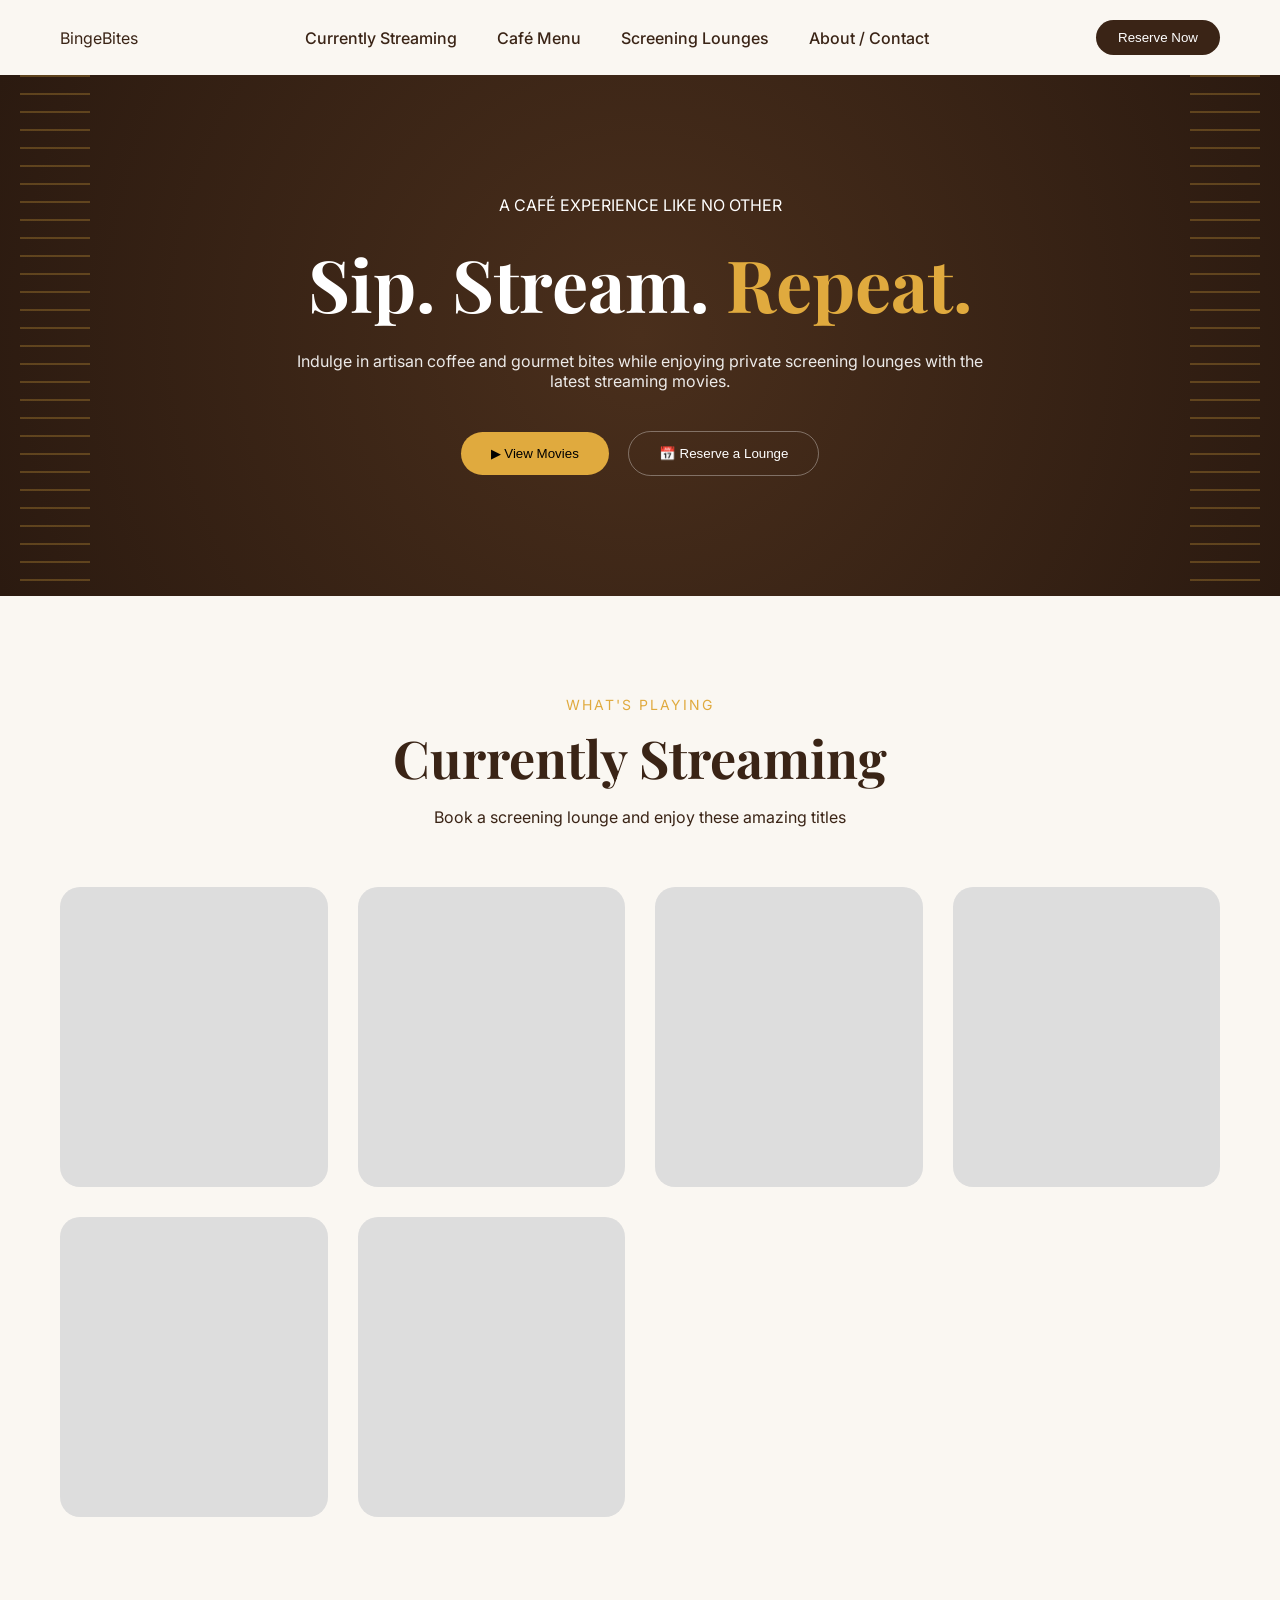
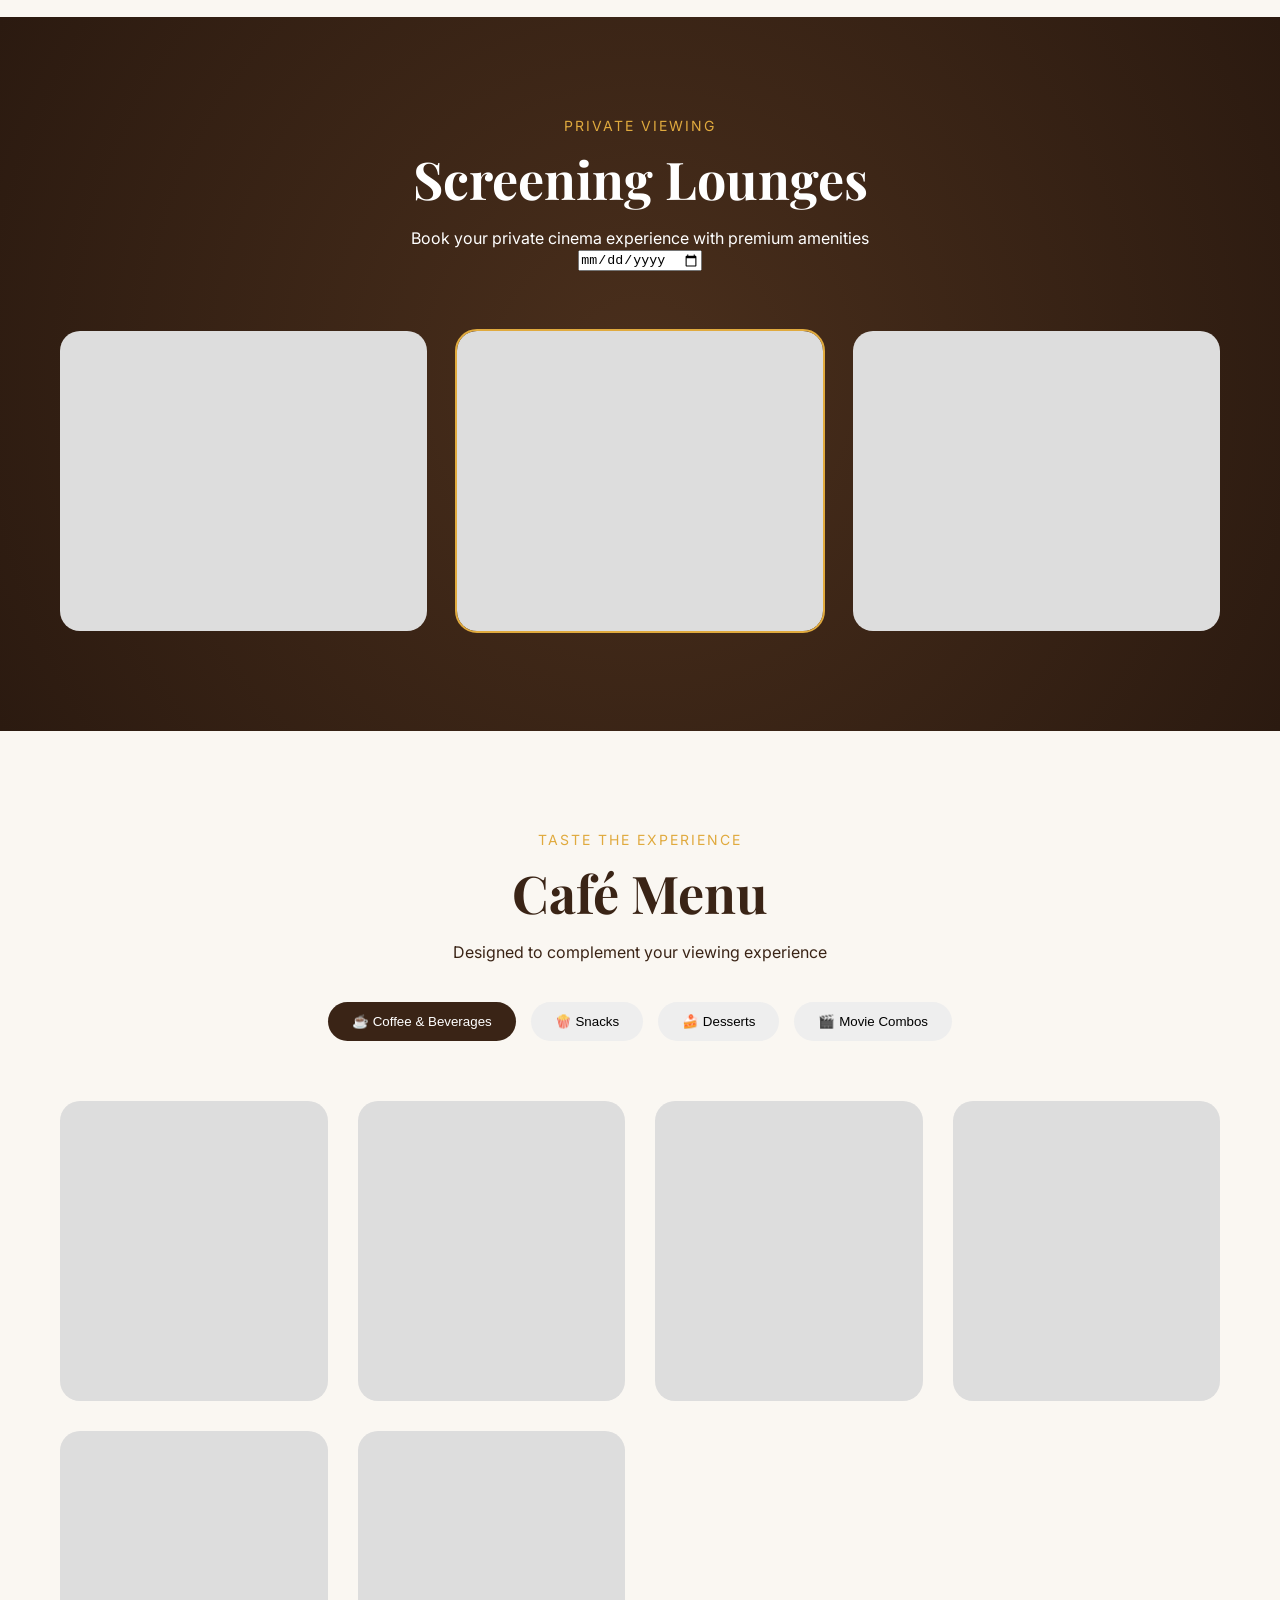
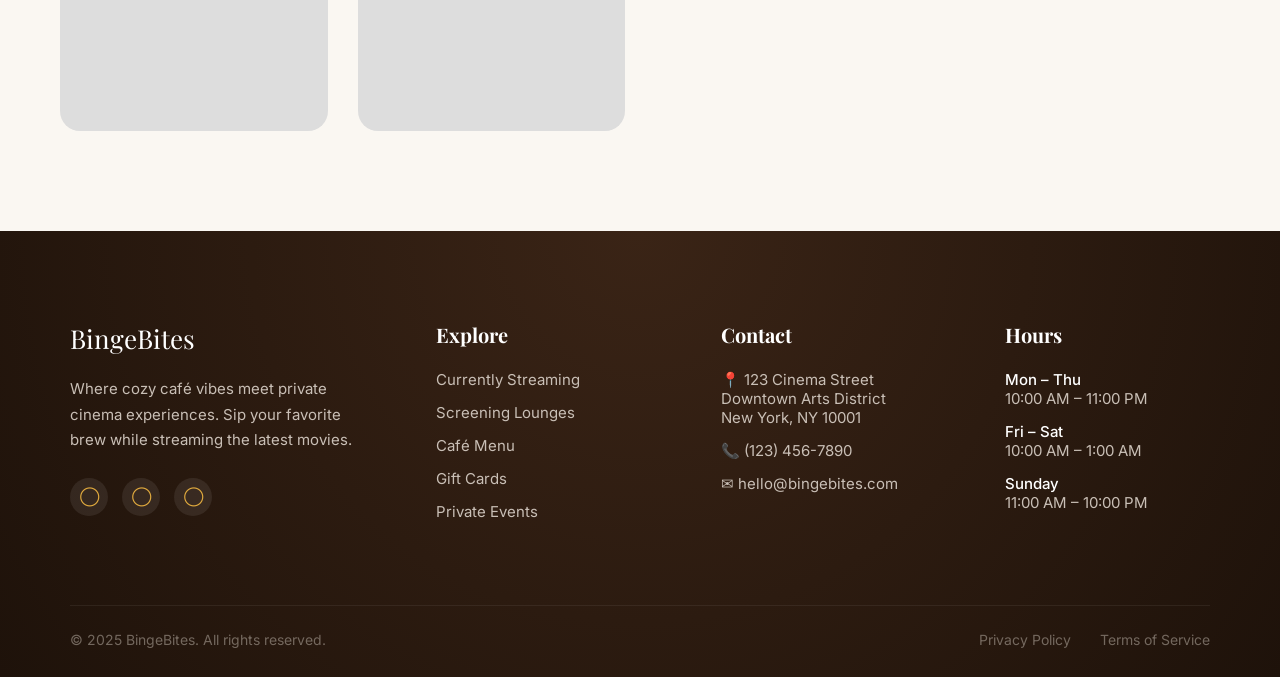
==== index.html @ 48f59f23 "Initial commit" ====
<!DOCTYPE html>
<html lang="en">
<head>
  <meta charset="UTF-8" />
  <meta name="viewport" content="width=device-width, initial-scale=1.0"/>
  <title>BingeBites</title>
  <link rel="stylesheet" href="styleproj.css">
</head>
<body>

<!-- NAVBAR -->
<header class="navbar">
  <div class="logo">BingeBites</div>
  <nav>
    <a href="#streaming">Currently Streaming</a>
    <a href="#menu">Café Menu</a>
    <a href="#lounges">Screening Lounges</a>
    <a href="#contact">About / Contact</a>
  </nav>
  <button class="btn-primary">Reserve Now</button>
</header>

<!-- HERO -->
<section class="hero">
  <p class="hero-tag">A CAFÉ EXPERIENCE LIKE NO OTHER</p>
  <h1>
    <span>Sip. Stream.</span>
    <span class="gold">Repeat.</span>
  </h1>
  <p class="hero-desc">
    Indulge in artisan coffee and gourmet bites while enjoying private
    screening lounges with the latest streaming movies.
  </p>

  <div class="hero-actions">
    <button class="btn-gold">▶ View Movies</button>
    <button class="btn-outline">📅 Reserve a Lounge</button>
  </div>
</section>

<!-- CURRENTLY STREAMING -->
<section id="streaming" class="section light">
  <p class="section-tag">WHAT'S PLAYING</p>
  <h2>Currently Streaming</h2>
  <p class="section-desc">
    Book a screening lounge and enjoy these amazing titles
  </p>

  <div class="card-grid">
    <div class="movie-card"></div>
    <div class="movie-card"></div>
    <div class="movie-card"></div>
    <div class="movie-card"></div>
    <div class="movie-card"></div>
    <div class="movie-card"></div>
  </div>
</section>

<!-- SCREENING LOUNGES -->
<section id="lounges" class="section dark">
  <p class="section-tag">PRIVATE VIEWING</p>
  <h2>Screening Lounges</h2>
  <p class="section-desc">
    Book your private cinema experience with premium amenities
  </p>

  <input type="date" class="date-picker"/>

  <div class="lounge-grid">
    <div class="lounge-card"></div>
    <div class="lounge-card featured"></div>
    <div class="lounge-card"></div>
  </div>
</section>

<!-- CAFÉ MENU -->
<section id="menu" class="section light">
  <p class="section-tag">TASTE THE EXPERIENCE</p>
  <h2>Café Menu</h2>
  <p class="section-desc">
    Designed to complement your viewing experience
  </p>

  <div class="tabs">
    <button class="tab active" data-tab="coffee">☕ Coffee & Beverages</button>
    <button class="tab" data-tab="snacks">🍿 Snacks</button>
    <button class="tab" data-tab="desserts">🍰 Desserts</button>
    <button class="tab" data-tab="combos">🎬 Movie Combos</button>
  </div>

  <div class="menu-grid active" id="coffee">
    <div class="menu-card"></div>
    <div class="menu-card"></div>
    <div class="menu-card"></div>
    <div class="menu-card"></div>
    <div class="menu-card"></div>
    <div class="menu-card"></div>
  </div>
</section>

<footer class="footer">
  <div class="footer-container">

    <!-- Brand -->
    <div class="footer-brand">
      <div class="footer-logo">BingeBites</div>
      <p>
        Where cozy café vibes meet private cinema experiences.
        Sip your favorite brew while streaming the latest movies.
      </p>

      <div class="footer-socials">
        <span>◯</span>
        <span>◯</span>
        <span>◯</span>
      </div>
    </div>

    <!-- Explore -->
    <div class="footer-col">
      <h4>Explore</h4>
      <a>Currently Streaming</a>
      <a>Screening Lounges</a>
      <a>Café Menu</a>
      <a>Gift Cards</a>
      <a>Private Events</a>
    </div>

    <!-- Contact -->
    <div class="footer-col">
      <h4>Contact</h4>
      <p>📍 123 Cinema Street<br>Downtown Arts District<br>New York, NY 10001</p>
      <p>📞 (123) 456-7890</p>
      <p>✉ hello@bingebites.com</p>
    </div>

    <!-- Hours -->
    <div class="footer-col">
      <h4>Hours</h4>
      <p><strong>Mon – Thu</strong><br>10:00 AM – 11:00 PM</p>
      <p><strong>Fri – Sat</strong><br>10:00 AM – 1:00 AM</p>
      <p><strong>Sunday</strong><br>11:00 AM – 10:00 PM</p>
    </div>

  </div>

  <div class="footer-bottom">
    <span>© 2025 BingeBites. All rights reserved.</span>
    <div>
      <a>Privacy Policy</a>
      <a>Terms of Service</a>
    </div>
  </div>
</footer>

<script src="script.js"></script>
</body>
</html>
---- styleproj.css ----
@import url('https://fonts.googleapis.com/css2?family=Playfair+Display:wght@400;600;700&family=Inter:wght@400;500&display=swap');

:root {
  --dark: #2b1a10;
  --cream: #faf7f2;
  --gold: #e0aa3e;
  --brown: #3a2416;
}

* {
  margin: 0;
  padding: 0;
  box-sizing: border-box;
}

body {
  font-family: 'Inter', sans-serif;
  background: var(--cream);
  color: var(--brown);
}

/* NAVBAR */
.navbar {
  display: flex;
  align-items: center;
  justify-content: space-between;
  padding: 20px 60px;
  background: var(--cream);
}

.navbar nav a {
  margin: 0 18px;
  text-decoration: none;
  color: var(--brown);
  font-weight: 500;
}

.btn-primary {
  background: var(--brown);
  color: white;
  padding: 10px 22px;
  border-radius: 30px;
  border: none;
}

/* HERO */
.hero {
  background: radial-gradient(circle at center, #4a2f1c, var(--dark));
  color: white;
  text-align: center;
  padding: 120px 20px;
  position: relative;   /* ADD THIS if not already present */
  overflow: hidden; 
}
/* Decorative corner stripes */
.hero::before,
.hero::after {
  content: "";
  position: absolute;
  top: 0;
  bottom: 0;
  width: 70px;
  background: repeating-linear-gradient(
    to bottom,
    rgba(224,170,62,0.28),
    rgba(224,170,62,0.28) 2px,
    transparent 2px,
    transparent 18px
  );
  pointer-events: none;
}

.hero::before {
  left: 20px;
}

.hero::after {
  right: 20px;
}


.hero h1 {
  font-family: 'Playfair Display', serif;
  font-size: 72px;
  margin: 20px 0;
}

.gold {
  color: var(--gold);
}

.hero-desc {
  max-width: 700px;
  margin: auto;
  opacity: 0.9;
}

.hero-actions {
  margin-top: 40px;
}

.btn-gold {
  background: var(--gold);
  border: none;
  padding: 14px 30px;
  border-radius: 40px;
  margin-right: 15px;
}

.btn-outline {
  background: transparent;
  color: white;
  border: 1px solid #ffffff55;
  padding: 14px 30px;
  border-radius: 40px;
}

/* SECTIONS */
.section {
  padding: 100px 60px;
  text-align: center;
}

.section.light {
  background: var(--cream);
}

.section.dark {
  background: radial-gradient(circle, #4a2f1c, var(--dark));
  color: white;
}

.section h2 {
  font-family: 'Playfair Display', serif;
  font-size: 52px;
  margin-bottom: 15px;
}

.section-tag {
  color: var(--gold);
  letter-spacing: 2px;
  font-size: 14px;
  margin-bottom: 10px;
}

/* GRIDS */
.card-grid,
.lounge-grid,
.menu-grid {
  display: grid;
  grid-template-columns: repeat(auto-fit, minmax(260px, 1fr));
  gap: 30px;
  margin-top: 60px;
}

.movie-card,
.lounge-card,
.menu-card {
  height: 300px;
  background: #ddd;
  border-radius: 20px;
}

.lounge-card.featured {
  outline: 2px solid var(--gold);
}

/* TABS */
.tabs {
  display: flex;
  justify-content: center;
  gap: 15px;
  margin-top: 40px;
}

.tab {
  padding: 12px 24px;
  border-radius: 30px;
  border: none;
  background: #eee;
}

.tab.active {
  background: var(--brown);
  color: white;
}

/* FOOTER */
footer {
  background: var(--dark);
  color: #ddd;
  padding: 80px 60px 30px;
}

.footer-grid {
  display: grid;
  grid-template-columns: repeat(auto-fit, minmax(200px, 1fr));
  gap: 50px;
}

.footer-grid h4 {
  color: white;
  margin-bottom: 15px;
}

.footer-grid a {
  display: block;
  margin-bottom: 8px;
}

.footer-bottom {
  text-align: center;
  margin-top: 50px;
  opacity: 0.6;
}
/* ---------- Button Hover Micro Interaction ---------- */

.btn-primary,
.btn-gold,
.btn-outline {
  transition: transform 0.18s ease, box-shadow 0.18s ease;
}

/* Slight lift on hover */
.btn-primary:hover,
.btn-gold:hover,
.btn-outline:hover {
  transform: translateY(-2px);
  box-shadow: 0 8px 20px rgba(0, 0, 0, 0.25);
}

/* Optional: tiny press effect */
.btn-primary:active,
.btn-gold:active,
.btn-outline:active {
  transform: translateY(0);
  box-shadow: 0 4px 10px rgba(0, 0, 0, 0.2);
}
/* ---------- Café Menu Tabs Hover Lift ---------- */

.tab {
  transition: transform 0.16s ease, box-shadow 0.16s ease;
}

/* Very subtle lift */
.tab:hover {
  transform: translateY(-1.5px);
  box-shadow: 0 6px 14px rgba(0, 0, 0, 0.18);
}

/* Press effect */
.tab:active {
  transform: translateY(0);
  box-shadow: 0 3px 8px rgba(0, 0, 0, 0.15);
}
/* ================= FOOTER (PIXEL-ALIGNED TO DESIGN) ================= */

.footer {
  background: radial-gradient(circle at top, #3a2416, #1e120a);
  color: #d1c6bb;
  padding: 90px 70px 30px;
  font-family: 'Inter', sans-serif;
}

.footer-container {
  display: grid;
  grid-template-columns: 1.4fr 1fr 1fr 1fr;
  gap: 80px;
  max-width: 1400px;
  margin: auto;
}

/* Brand */
.footer-logo {
  font-family: 'Playfair Display', serif;
  font-size: 26px;
  color: #ffffff;
  margin-bottom: 20px;
}

.footer-brand p {
  font-size: 15px;
  line-height: 1.7;
  color: #c9bfb6;
  max-width: 300px;
}

/* Social placeholders */
.footer-socials {
  display: flex;
  gap: 14px;
  margin-top: 25px;
}

.footer-socials span {
  width: 38px;
  height: 38px;
  border-radius: 50%;
  background: rgba(255,255,255,0.08);
  display: flex;
  align-items: center;
  justify-content: center;
  color: var(--gold);
  font-size: 14px;
}

/* Columns */
.footer-col h4 {
  font-family: 'Playfair Display', serif;
  font-size: 20px;
  color: #ffffff;
  margin-bottom: 22px;
}

.footer-col a,
.footer-col p {
  display: block;
  font-size: 15px;
  margin-bottom: 14px;
  color: #c9bfb6;
  text-decoration: none;
}

.footer-col strong {
  color: #ffffff;
  font-weight: 500;
}

/* Bottom bar */
.footer-bottom {
  margin-top: 70px;
  padding-top: 25px;
  border-top: 1px solid rgba(255,255,255,0.1);
  display: flex;
  justify-content: space-between;
  align-items: center;
  font-size: 14px;
  color: #a99f95;
}

.footer-bottom a {
  margin-left: 25px;
  color: #a99f95;
  text-decoration: none;
}

/* Responsive */
@media (max-width: 1100px) {
  .footer-container {
    grid-template-columns: 1fr 1fr;
    gap: 50px;
  }
}

@media (max-width: 600px) {
  .footer-container {
    grid-template-columns: 1fr;
  }

  .footer-bottom {
    flex-direction: column;
    gap: 15px;
    text-align: center;
  }
}
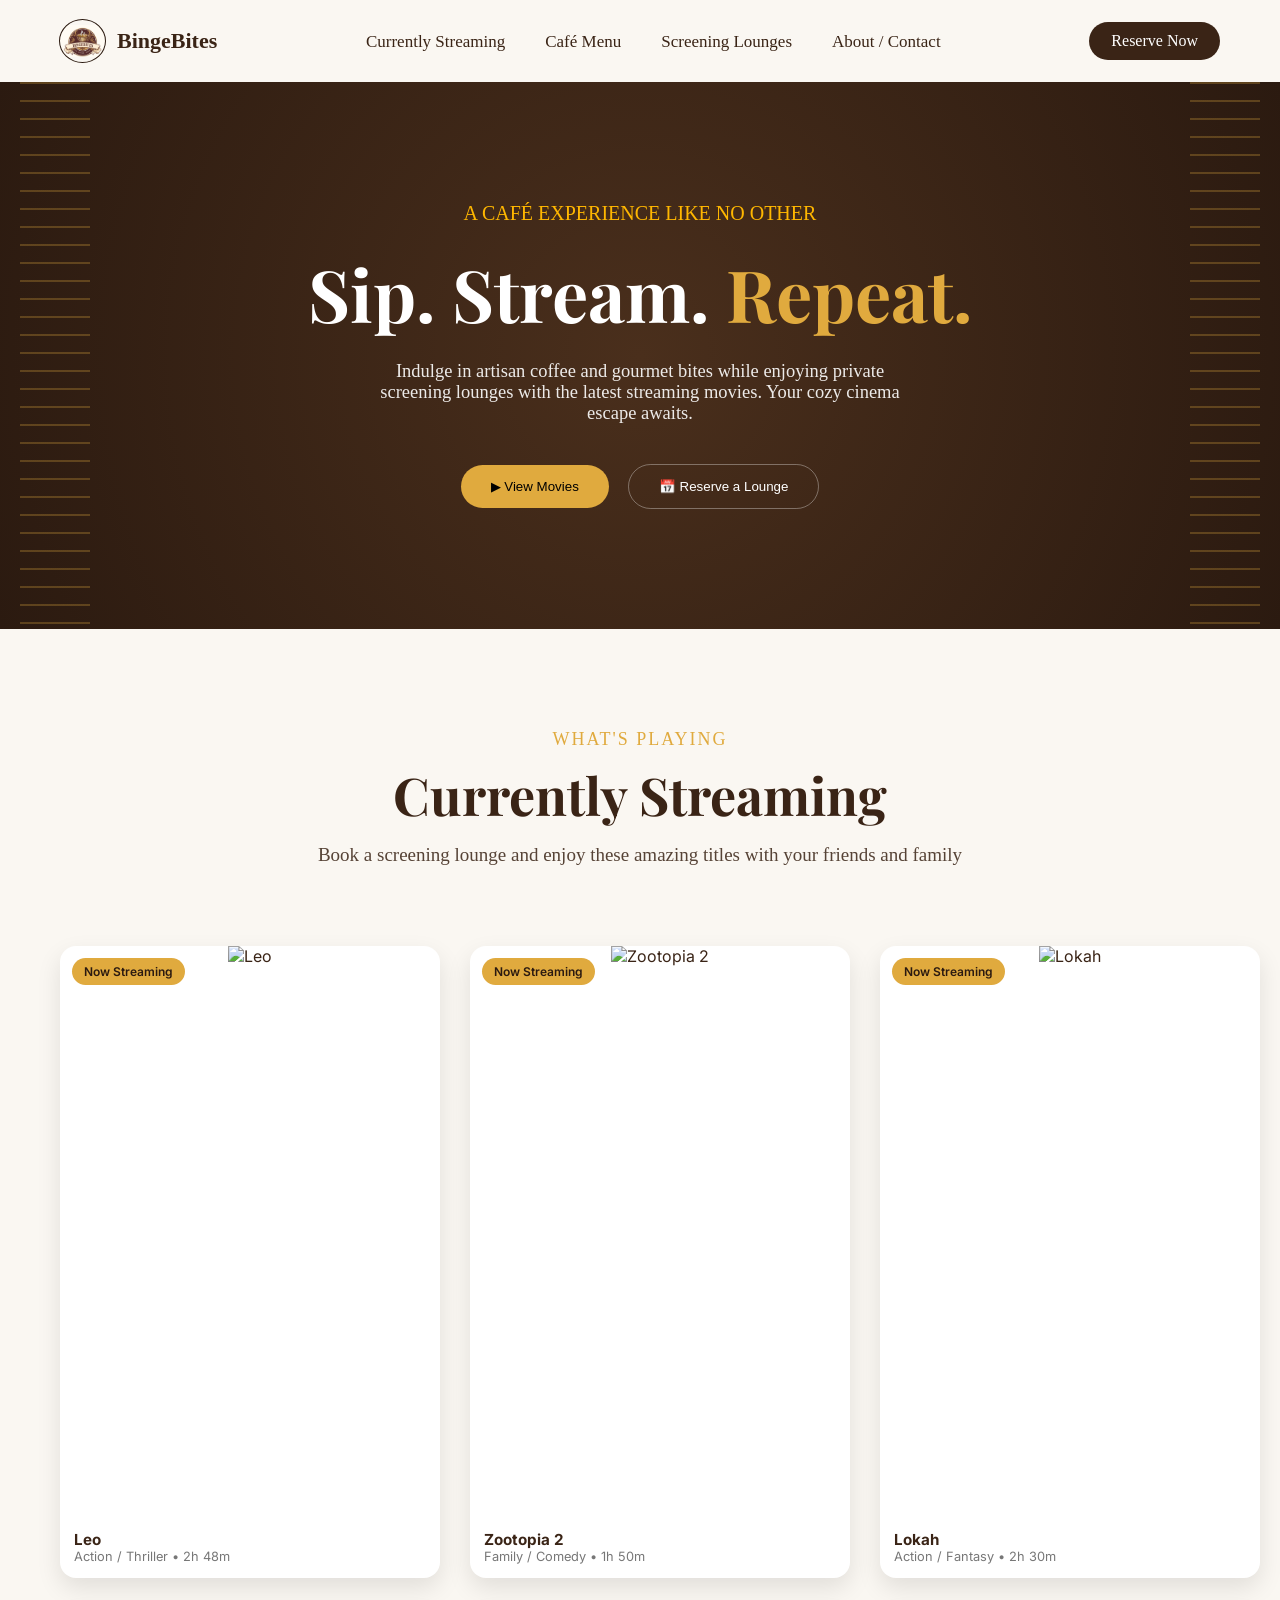
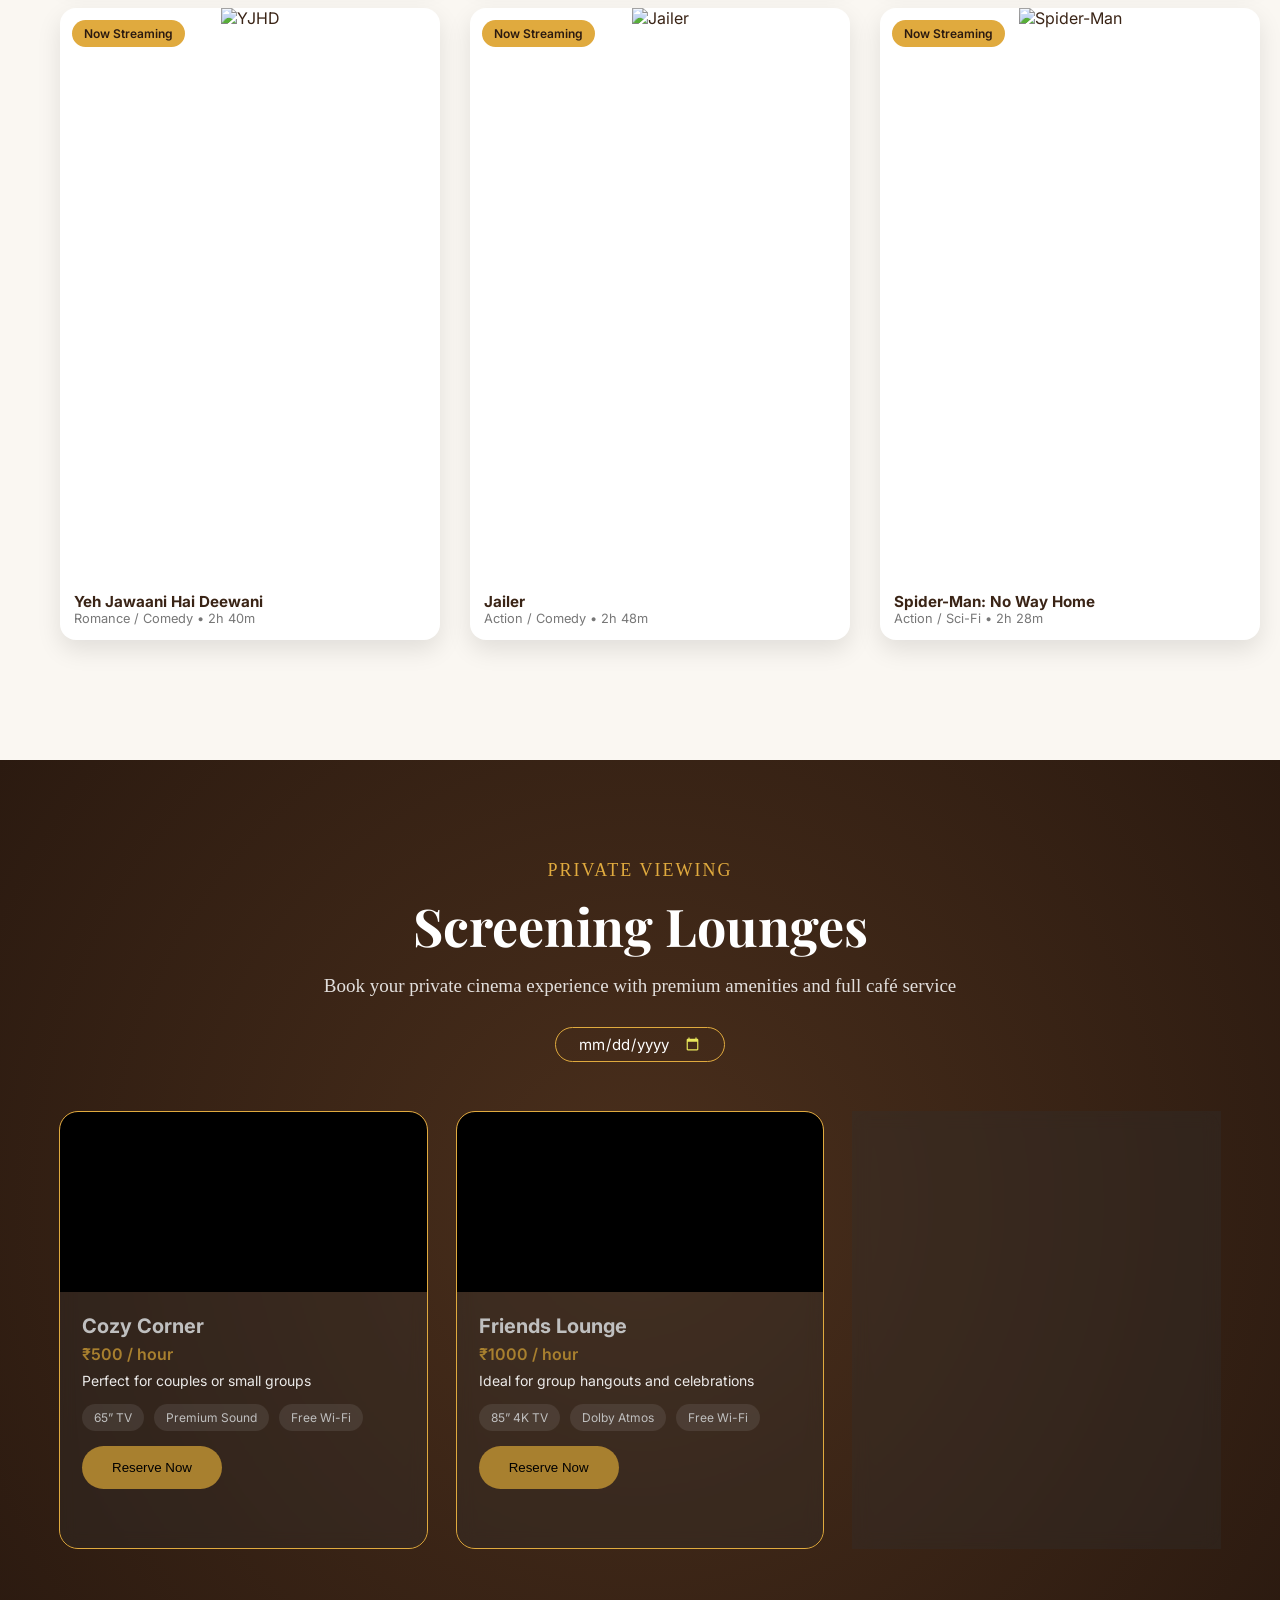
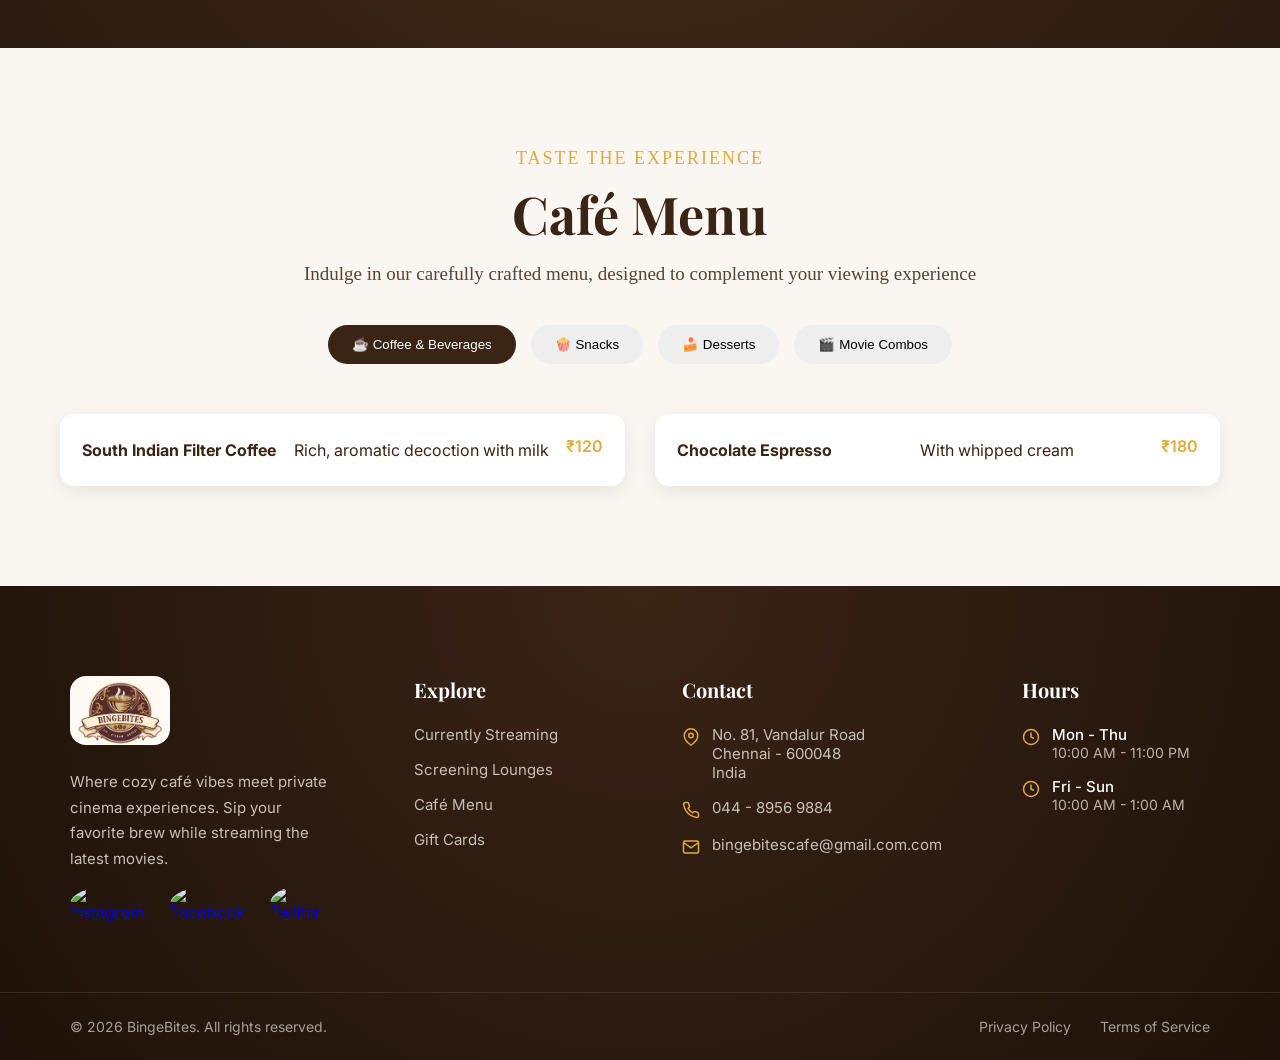
==== commit bd2a3c53: "updated" ====
--- a/index.html
+++ b/index.html
@@ -8,19 +8,22 @@
 </head>
 <body>
 
-<!-- NAVBAR -->
+<!-- ================= NAVBAR ================= -->
 <header class="navbar">
-  <div class="logo">BingeBites</div>
+  <div class="logo">
+    <img src="logo.png" alt="BingeBites Logo">
+    <span>BingeBites</span>
+  </div>
   <nav>
     <a href="#streaming">Currently Streaming</a>
     <a href="#menu">Café Menu</a>
     <a href="#lounges">Screening Lounges</a>
-    <a href="#contact">About / Contact</a>
+    <a href="#about">About / Contact</a>
   </nav>
   <button class="btn-primary">Reserve Now</button>
 </header>
 
-<!-- HERO -->
+<!-- ================= HERO ================= -->
 <section class="hero">
   <p class="hero-tag">A CAFÉ EXPERIENCE LIKE NO OTHER</p>
   <h1>
@@ -28,57 +31,160 @@
     <span class="gold">Repeat.</span>
   </h1>
   <p class="hero-desc">
-    Indulge in artisan coffee and gourmet bites while enjoying private
-    screening lounges with the latest streaming movies.
+    Indulge in artisan coffee and gourmet bites while enjoying private screening lounges with the latest streaming movies. Your cozy cinema escape awaits.
   </p>
 
   <div class="hero-actions">
-    <button class="btn-gold">▶ View Movies</button>
-    <button class="btn-outline">📅 Reserve a Lounge</button>
+    <button class="btn-gold"><a href="#streaming">▶ View Movies</a></button>
+    <button class="btn-outline"><a href="#lounges">📅 Reserve a Lounge</a></button>
   </div>
 </section>
 
-<!-- CURRENTLY STREAMING -->
+<!-- ================= CURRENTLY STREAMING ================= -->
 <section id="streaming" class="section light">
   <p class="section-tag">WHAT'S PLAYING</p>
   <h2>Currently Streaming</h2>
   <p class="section-desc">
-    Book a screening lounge and enjoy these amazing titles
+    Book a screening lounge and enjoy these amazing titles with your friends and family
   </p>
 
   <div class="card-grid">
-    <div class="movie-card"></div>
-    <div class="movie-card"></div>
-    <div class="movie-card"></div>
-    <div class="movie-card"></div>
-    <div class="movie-card"></div>
-    <div class="movie-card"></div>
+
+    <div class="movie-card">
+      <div class="poster">
+        <img src="https://upload.wikimedia.org/wikipedia/en/7/75/Leo_%282023_Indian_film%29.jpg" alt="Leo">
+        <span class="badge">Now Streaming</span>
+      </div>
+      <div class="movie-info">
+        <h4>Leo</h4>
+        <p>Action / Thriller • 2h 48m</p>
+      </div>
+    </div>
+
+    <div class="movie-card">
+      <div class="poster">
+        <img src="https://m.media-amazon.com/images/M/MV5BYjg1Mjc3MjQtMTZjNy00YWVlLWFhMWEtMWI3ZTgxYjJmNmRlXkEyXkFqcGc@._V1_FMjpg_UX1000_.jpg" alt="Zootopia 2">
+        <span class="badge">Now Streaming</span>
+      </div>
+      <div class="movie-info">
+        <h4>Zootopia 2</h4>
+        <p>Family / Comedy • 1h 50m</p>
+      </div>
+    </div>
+
+    <div class="movie-card">
+      <div class="poster">
+        <img src="https://mir-s3-cdn-cf.behance.net/project_modules/1400_webp/111e14227838741.684823836fa85.jpg" alt="Lokah">
+        <span class="badge">Now Streaming</span>
+      </div>
+      <div class="movie-info">
+        <h4>Lokah</h4>
+        <p>Action / Fantasy • 2h 30m</p>
+      </div>
+    </div>
+
+    <div class="movie-card">
+      <div class="poster">
+        <img src="https://riyabhorkar.com/wp-content/uploads/2024/12/ecfc79086b8032844b087b6caedf36d6.jpg" alt="YJHD">
+        <span class="badge">Now Streaming</span>
+      </div>
+      <div class="movie-info">
+        <h4>Yeh Jawaani Hai Deewani</h4>
+        <p>Romance / Comedy • 2h 40m</p>
+      </div>
+    </div>
+
+    <div class="movie-card">
+      <div class="poster">
+        <img src="https://upload.wikimedia.org/wikipedia/en/thumb/c/cb/Jailer_2023_Tamil_film_poster.jpg/250px-Jailer_2023_Tamil_film_poster.jpg" alt="Jailer">
+        <span class="badge">Now Streaming</span>
+      </div>
+      <div class="movie-info">
+        <h4>Jailer</h4>
+        <p>Action / Comedy • 2h 48m</p>
+      </div>
+    </div>
+
+    <div class="movie-card">
+      <div class="poster">
+        <img src="https://wallpapercave.com/wp/wp10252923.jpg" alt="Spider-Man">
+        <span class="badge">Now Streaming</span>
+      </div>
+      <div class="movie-info">
+        <h4>Spider-Man: No Way Home</h4>
+        <p>Action / Sci-Fi • 2h 28m</p>
+      </div>
+    </div>
+
   </div>
 </section>
 
-<!-- SCREENING LOUNGES -->
+<!-- ================= SCREENING LOUNGES ================= -->
 <section id="lounges" class="section dark">
   <p class="section-tag">PRIVATE VIEWING</p>
   <h2>Screening Lounges</h2>
   <p class="section-desc">
-    Book your private cinema experience with premium amenities
+    Book your private cinema experience with premium amenities and full café service
   </p>
 
   <input type="date" class="date-picker"/>
 
   <div class="lounge-grid">
-    <div class="lounge-card"></div>
-    <div class="lounge-card featured"></div>
-    <div class="lounge-card"></div>
+
+    <div class="lounge-card">
+      <div class="lounge-img cozy"></div>
+      <div class="lounge-body">
+        <h4>Cozy Corner</h4>
+        <span class="price">₹500 / hour</span>
+        <p>Perfect for couples or small groups</p>
+        <div class="chips">
+          <span>65” TV</span>
+          <span>Premium Sound</span>
+          <span>Free Wi-Fi</span>
+        </div>
+        <button class="btn-gold full">Reserve Now</button>
+      </div>
+    </div>
+
+    <div class="lounge-card featured">
+      <div class="lounge-img friends"></div>
+      <div class="lounge-body">
+        <h4>Friends Lounge</h4>
+        <span class="price">₹1000 / hour</span>
+        <p>Ideal for group hangouts and celebrations</p>
+        <div class="chips">
+          <span>85” 4K TV</span>
+          <span>Dolby Atmos</span>
+          <span>Free Wi-Fi</span>
+        </div>
+        <button class="btn-gold full">Reserve Now</button>
+      </div>
+    </div>
+
+    <div class="lounge-card">
+      <div class="lounge-img party"></div>
+      <div class="lounge-body">
+        <h4>Party Suite</h4>
+        <span class="price">₹1500 / hour</span>
+        <p>The ultimate private cinema experience</p>
+        <div class="chips">
+          <span>100” Projector</span>
+          <span>Surround Sound</span>
+          <span>Free Wi-Fi</span>
+        </div>
+        <button class="btn-gold full">Reserve Now</button>
+      </div>
+    </div>
+
   </div>
 </section>
 
-<!-- CAFÉ MENU -->
+<!-- ================= CAFÉ MENU ================= -->
 <section id="menu" class="section light">
   <p class="section-tag">TASTE THE EXPERIENCE</p>
   <h2>Café Menu</h2>
   <p class="section-desc">
-    Designed to complement your viewing experience
+    Indulge in our carefully crafted menu, designed to complement your viewing experience
   </p>
 
   <div class="tabs">
@@ -87,72 +193,162 @@
     <button class="tab" data-tab="desserts">🍰 Desserts</button>
     <button class="tab" data-tab="combos">🎬 Movie Combos</button>
   </div>
-
-  <div class="menu-grid active" id="coffee">
-    <div class="menu-card"></div>
-    <div class="menu-card"></div>
-    <div class="menu-card"></div>
-    <div class="menu-card"></div>
-    <div class="menu-card"></div>
-    <div class="menu-card"></div>
-  </div>
-</section>
-
-<footer class="footer">
-  <div class="footer-container">
-
-    <!-- Brand -->
-    <div class="footer-brand">
-      <div class="footer-logo">BingeBites</div>
-      <p>
-        Where cozy café vibes meet private cinema experiences.
-        Sip your favorite brew while streaming the latest movies.
-      </p>
-
-      <div class="footer-socials">
-        <span>◯</span>
-        <span>◯</span>
-        <span>◯</span>
-      </div>
-    </div>
-
-    <!-- Explore -->
-    <div class="footer-col">
-      <h4>Explore</h4>
-      <a>Currently Streaming</a>
-      <a>Screening Lounges</a>
-      <a>Café Menu</a>
-      <a>Gift Cards</a>
-      <a>Private Events</a>
-    </div>
-
-    <!-- Contact -->
-    <div class="footer-col">
-      <h4>Contact</h4>
-      <p>📍 123 Cinema Street<br>Downtown Arts District<br>New York, NY 10001</p>
-      <p>📞 (123) 456-7890</p>
-      <p>✉ hello@bingebites.com</p>
-    </div>
-
-    <!-- Hours -->
-    <div class="footer-col">
-      <h4>Hours</h4>
-      <p><strong>Mon – Thu</strong><br>10:00 AM – 11:00 PM</p>
-      <p><strong>Fri – Sat</strong><br>10:00 AM – 1:00 AM</p>
-      <p><strong>Sunday</strong><br>11:00 AM – 10:00 PM</p>
-    </div>
-
-  </div>
-
-  <div class="footer-bottom">
-    <span>© 2025 BingeBites. All rights reserved.</span>
-    <div>
-      <a>Privacy Policy</a>
-      <a>Terms of Service</a>
-    </div>
-  </div>
-</footer>
-
-<script src="script.js"></script>
+  
+  <div class="menu-content">
+    <!-- COFFEE -->
+    <div class="menu-grid active" id="coffee">
+      <div class="menu-card">
+        <h4>South Indian Filter Coffee</h4>
+        <p>Rich, aromatic decoction with milk</p>
+        <span class="price">₹120</span>
+      </div>
+      <div class="menu-card">
+        <h4>Chocolate Espresso</h4>
+        <p>With whipped cream</p>
+        <span class="price">₹180</span>
+      </div>
+    </div>
+
+    <!-- SNACKS -->
+    <div class="menu-grid" id="snacks">
+      <div class="menu-card">
+        <h4>Cheese Popcorn</h4>
+        <span class="price">₹150</span>
+      </div>
+      <div class="menu-card">
+        <h4>Nachos & Dip</h4>
+        <span class="price">₹220</span>
+      </div>
+    </div>
+
+    <!-- DESSERTS -->
+    <div class="menu-grid" id="desserts">
+      <div class="menu-card">
+        <h4>Tiramisu</h4>
+        <span class="price">₹350</span>
+      </div>
+      <div class="menu-card">
+        <h4>Chocolate Lava Cake</h4>
+        <span class="price">₹400</span>
+      </div>
+    </div>
+
+    <!-- COMBOS -->
+    <div class="menu-grid" id="combos">
+      <div class="menu-card">
+        <h4>Friends Feast</h4>
+        <p>4 drinks, truffle fries, sliders, and cake</p>
+        <span class="price">₹599</span>
+      </div>
+      <div class="menu-card">
+        <h4>Movie Marathon</h4>
+        <p>Unlimited popcorn, 4 drinks, and snack platter</p>
+        <span class="price">₹799</span>
+      </div>
+      <div class="menu-card">
+        <h4>Sweet Escape</h4>
+        <p>2 desserts and 2 specialty drinks</p>
+        <span class="price">₹399</span>
+      </div>
+    </div>
+
+  </div>
+  </section>
+
+<!--=================== Footer ==================-->
+  <footer id="about" class="footer">
+      <div class="container footer-container">
+          <div class="footer-column">
+              <img src="logo.png" alt="BingeBites Logo" class="footer-logo">
+              <p class="footer-tagline">Where cozy café vibes meet private cinema experiences. Sip your favorite brew while streaming the latest movies.</p>
+              <div class="social-links">
+                <a href="https://www.instagram.com/" target="_blank" aria-label="Instagram">
+                  <img src="https://img.freepik.com/premium-psd/instagram-logo_971166-164497.jpg?semt=ais_hybrid&w=740&q=80" alt="Instagram">
+                </a>
+
+                <a href="https://www.facebook.com/" target="_blank" aria-label="Facebook">
+                  <img src="https://encrypted-tbn0.gstatic.com/images?q=tbn:ANd9GcQb-ddIzltfqrD7r7l7bEUKu1ekFwv5C7c7ow&s" alt="Facebook">
+                </a>
+
+                <a href="https://x.com/" target="_blank" aria-label="Twitter">
+                  <img src="https://i.pinimg.com/564x/3c/81/7a/3c817a1285aecd16354408dc4b31d7c5.jpg" alt="Twitter">
+                </a>
+              </div>
+          </div>
+
+          <div class="footer-column">
+              <h4>Explore</h4>
+              <ul class="footer-links">
+                  <li><a href="#streaming">Currently Streaming</a></li>
+                  <li><a href="#lounges">Screening Lounges</a></li>
+                  <li><a href="#menu">Café Menu</a></li>
+                  <li><a href="#">Gift Cards</a></li>
+              </ul>
+          </div>
+
+          <div class="footer-column">
+              <h4>Contact</h4>
+              <ul class="footer-contact">
+                  <li>
+                      <svg width="18" height="18" viewBox="0 0 24 24" fill="none" stroke="currentColor" stroke-width="2">
+                          <path d="M21 10c0 7-9 13-9 13s-9-6-9-13a9 9 0 0 1 18 0z"></path>
+                          <circle cx="12" cy="10" r="3"></circle>
+                      </svg>
+                      No. 81, Vandalur Road<br>Chennai - 600048<br>India
+                  </li>
+                  <li>
+                      <svg width="18" height="18" viewBox="0 0 24 24" fill="none" stroke="currentColor" stroke-width="2">
+                          <path d="M22 16.92v3a2 2 0 0 1-2.18 2 19.79 19.79 0 0 1-8.63-3.07 19.5 19.5 0 0 1-6-6 19.79 19.79 0 0 1-3.07-8.67A2 2 0 0 1 4.11 2h3a2 2 0 0 1 2 1.72 12.84 12.84 0 0 0 .7 2.81 2 2 0 0 1-.45 2.11L8.09 9.91a16 16 0 0 0 6 6l1.27-1.27a2 2 0 0 1 2.11-.45 12.84 12.84 0 0 0 2.81.7A2 2 0 0 1 22 16.92z"></path>
+                      </svg>
+                      044 - 8956 9884
+                  </li>
+                  <li>
+                      <svg width="18" height="18" viewBox="0 0 24 24" fill="none" stroke="currentColor" stroke-width="2">
+                          <path d="M4 4h16c1.1 0 2 .9 2 2v12c0 1.1-.9 2-2 2H4c-1.1 0-2-.9-2-2V6c0-1.1.9-2 2-2z"></path>
+                          <polyline points="22,6 12,13 2,6"></polyline>
+                      </svg>
+                      bingebitescafe@gmail.com.com
+                  </li>
+              </ul>
+          </div>
+
+          <div class="footer-column">
+              <h4>Hours</h4>
+              <ul class="footer-hours">
+                  <li>
+                      <svg width="18" height="18" viewBox="0 0 24 24" fill="none" stroke="currentColor" stroke-width="2">
+                          <circle cx="12" cy="12" r="10"></circle>
+                          <polyline points="12 6 12 12 16 14"></polyline>
+                      </svg>
+                      <div>
+                          <strong>Mon - Thu</strong>
+                          <span>10:00 AM - 11:00 PM</span>
+                      </div>
+                  </li>
+                  <li>
+                      <svg width="18" height="18" viewBox="0 0 24 24" fill="none" stroke="currentColor" stroke-width="2">
+                          <circle cx="12" cy="12" r="10"></circle>
+                          <polyline points="12 6 12 12 16 14"></polyline>
+                      </svg>
+                      <div>
+                          <strong>Fri - Sun</strong>
+                          <span>10:00 AM - 1:00 AM</span>
+                      </div>
+                  </li>
+              </ul>
+          </div>
+      </div>
+
+      <div class="footer-bottom">
+          <div class="container">
+              <p>&copy; 2026 BingeBites. All rights reserved.</p>
+              <div class="footer-bottom-links">
+                  <a href="#">Privacy Policy</a>
+                  <a href="#">Terms of Service</a>
+              </div>
+          </div>
+      </div>
+  </footer>
+  <script src="script.js"></script>
 </body>
 </html>
--- a/styleproj.css
+++ b/styleproj.css
@@ -7,6 +7,7 @@
   --brown: #3a2416;
 }
 
+/* RESET */
 * {
   margin: 0;
   padding: 0;
@@ -14,12 +15,12 @@
 }
 
 body {
-  font-family: 'Inter', sans-serif;
+  font-family: 'Inter', serif;
   background: var(--cream);
   color: var(--brown);
 }
 
-/* NAVBAR */
+/* ================= NAVBAR ================= */
 .navbar {
   display: flex;
   align-items: center;
@@ -32,7 +33,9 @@
   margin: 0 18px;
   text-decoration: none;
   color: var(--brown);
-  font-weight: 500;
+  font-weight: 520;
+  font-family: serif;
+  font-size: 17px;
 }
 
 .btn-primary {
@@ -41,18 +44,43 @@
   padding: 10px 22px;
   border-radius: 30px;
   border: none;
-}
-
-/* HERO */
+  cursor: pointer;
+  font-size: 16px;
+  font-family: serif;
+}
+
+.logo {
+  display: flex;
+  align-items: center;   /* 🔥 THIS is the key line */
+  gap: 12px;
+}
+
+.logo img {
+  width: 45px;
+  height: 42px;
+  border-radius: 50%;
+  object-fit: contain;
+  outline: 0.5px solid var(--dark);
+}
+
+.logo span {
+  font-size: 22px;
+  font-weight: 550;
+  line-height: 1;        /* prevents text from sitting lower */
+  color: #3a2416;        /* match your theme */
+  font-family:serif;
+}
+
+/* ================= HERO ================= */
 .hero {
   background: radial-gradient(circle at center, #4a2f1c, var(--dark));
   color: white;
   text-align: center;
   padding: 120px 20px;
-  position: relative;   /* ADD THIS if not already present */
-  overflow: hidden; 
-}
-/* Decorative corner stripes */
+  position: relative;
+  overflow: hidden;
+}
+
 .hero::before,
 .hero::after {
   content: "";
@@ -67,17 +95,10 @@
     transparent 2px,
     transparent 18px
   );
-  pointer-events: none;
-}
-
-.hero::before {
-  left: 20px;
-}
-
-.hero::after {
-  right: 20px;
-}
-
+}
+
+.hero::before { left: 20px; }
+.hero::after { right: 20px; }
 
 .hero h1 {
   font-family: 'Playfair Display', serif;
@@ -89,14 +110,28 @@
   color: var(--gold);
 }
 
+.hero-tag {
+  color: rgb(255, 183, 0);
+  font-family: 'Times New Roman', Times, serif;
+  font-size: 20px;
+}
+
 .hero-desc {
-  max-width: 700px;
+  max-width: 520px;
+  font-size: 18.5px;
   margin: auto;
   opacity: 0.9;
+  font-family: serif;
 }
 
 .hero-actions {
   margin-top: 40px;
+}
+
+.hero-actions a {
+  text-decoration: none;   /* remove underline */
+  color: inherit;          /* keep button text color */
+  display: inline-block;   /* clickable area stays correct */
 }
 
 .btn-gold {
@@ -105,6 +140,7 @@
   padding: 14px 30px;
   border-radius: 40px;
   margin-right: 15px;
+  cursor: pointer;
 }
 
 .btn-outline {
@@ -113,9 +149,10 @@
   border: 1px solid #ffffff55;
   padding: 14px 30px;
   border-radius: 40px;
-}
-
-/* SECTIONS */
+  cursor: pointer;
+}
+
+/* ================= SECTIONS ================= */
 .section {
   padding: 100px 60px;
   text-align: center;
@@ -139,33 +176,197 @@
 .section-tag {
   color: var(--gold);
   letter-spacing: 2px;
-  font-size: 14px;
+  font-size: 18px;
   margin-bottom: 10px;
-}
-
-/* GRIDS */
-.card-grid,
-.lounge-grid,
-.menu-grid {
+  font-family: serif;
+}
+
+
+.section-desc {
+  font-size: 19px;
+  max-width: 700px;
+  margin: 0 auto 30px;
+  opacity: 0.85;
+  font-family: serif;
+}
+
+/* ================= MOVIE CARDS ================= */
+.card-grid {
+  display: grid;
+  grid-template-columns: repeat(3, 1fr);
+  gap: 30px;
+  margin: 80px auto 20px;
+  width: 1200px;
+  justify-content: center;
+}
+
+.movie-card {
+  border-radius: 16px;
+  overflow: hidden;
+  background: #fff;
+  box-shadow: 0 10px 25px rgba(0,0,0,0.1);
+}
+
+.poster {
+  position: relative;
+  width: 100%;
+  aspect-ratio: 2 / 3;
+  overflow: hidden;
+}
+
+.poster img {
+  width: 100%;
+  height: 100%;
+  object-fit: cover;
+}
+
+.badge {
+  position: absolute;
+  top: 12px;
+  left: 12px;
+  background: var(--gold);
+  color: var(--dark);
+  padding: 6px 12px;
+  border-radius: 20px;
+  font-size: 12px;
+  font-weight: 600;
+}
+
+.movie-info {
+  padding: 14px;
+  text-align: left;
+}
+
+.movie-info h4 {
+  font-size: 0.95rem;
+}
+
+.movie-info p {
+  font-size: 0.8rem;
+  color: #777;
+}
+
+/* ================= SCREENING LOUNGES ================= */
+
+.lounge-grid {
   display: grid;
   grid-template-columns: repeat(auto-fit, minmax(260px, 1fr));
   gap: 30px;
-  margin-top: 60px;
-}
-
-.movie-card,
-.lounge-card,
-.menu-card {
-  height: 300px;
-  background: #ddd;
-  border-radius: 20px;
-}
-
-.lounge-card.featured {
-  outline: 2px solid var(--gold);
-}
-
-/* TABS */
+  margin-top: 50px;
+}
+
+.lounge-card {
+  background: rgba(255,255,255,0.08);
+  border-radius: 18px;
+  overflow: hidden;
+  backdrop-filter: blur(8px);
+  transition: transform 0.25s ease, box-shadow 0.25s ease;
+  outline: 0.1px solid var(--gold);
+}
+
+.lounge-card:hover {
+  transform: translateY(-6px);
+  box-shadow: 0 20px 40px rgba(0,0,0,0.35);
+}
+
+/*Date picker*/
+.date-picker {
+  background: none;
+  color: white;
+  border: 0.7px solid var(--gold);   /* yellow oval */
+  border-radius: 999px;           
+  padding: 10px 22px;
+  font-family: inherit;
+  font-size: 15px;
+  width: 170px;
+  height: 35px;
+}
+
+/* calendar icon color (Chrome / Edge) */
+.date-picker::-webkit-calendar-picker-indicator {
+  filter: invert(80%) sepia(60%) saturate(400%) hue-rotate(10deg);
+  cursor: pointer;
+}
+
+/* Lounge Images */
+.lounge-img {
+  height: 180px;
+  width: 100%;
+  background-size: contain;   /* SHOW FULL IMAGE */
+  background-position: center;
+  background-repeat: no-repeat;
+  background-color: #000;     /* fallback / letterbox */
+  border-radius: 18px 18px 0 0;
+}
+
+/* Image overlays */
+.lounge-img::after {
+  content: "";
+  position: absolute;
+  inset: 0;
+  background: rgba(0,0,0,0.25);
+}
+
+/* Individual images */
+.lounge-img.cozy {
+  background-image: url("https://scenebooking.com/wp-content/uploads/2025/05/Copy-of-Green-and-Beige-Illustrative-Creative-Festival-Poster-828-x-648-px-7.png");
+}
+
+.lounge-img.friends {
+  background-image: url("https://assets.barco.com/transform/e0357d88-caef-468d-9d06-f99a19623529/De-Opera-Domotica3-jpg");
+}
+
+.lounge-img.party {
+  background-image: url("https://encrypted-tbn0.gstatic.com/images?q=tbn:ANd9GcTlUZQwsACH8NW6GAX_QJxIHAaedO6GaRmnQA&s");
+}
+
+/* Lounge content */
+.lounge-body {
+  padding: 22px;
+  text-align: left;
+  color: #ffffff;
+}
+
+.lounge-body h4 {
+  font-size: 20px;
+  margin-bottom: 6px;
+}
+
+.price {
+  color: var(--gold);
+  font-weight: 600;
+  display: block;
+  margin-bottom: 8px;
+}
+
+.lounge-body p {
+  font-size: 14px;
+  opacity: 0.9;
+}
+
+/* Feature chips */
+.chips {
+  display: flex;
+  flex-wrap: wrap;
+  gap: 10px;
+  margin: 15px 0;
+}
+
+.chips span {
+  background: rgba(255,255,255,0.12);
+  padding: 6px 12px;
+  border-radius: 14px;
+  font-size: 12px;
+}
+
+/* Responsive */
+@media (max-width: 600px) {
+  .lounge-img {
+    height: 160px;
+  }
+}
+
+/* ================= TABS ================= */
 .tabs {
   display: flex;
   justify-content: center;
@@ -178,6 +379,8 @@
   border-radius: 30px;
   border: none;
   background: #eee;
+  cursor: pointer;
+  transition: transform 0.16s ease, box-shadow 0.16s ease;
 }
 
 .tab.active {
@@ -185,152 +388,165 @@
   color: white;
 }
 
-/* FOOTER */
-footer {
-  background: var(--dark);
-  color: #ddd;
-  padding: 80px 60px 30px;
-}
-
-.footer-grid {
-  display: grid;
-  grid-template-columns: repeat(auto-fit, minmax(200px, 1fr));
-  gap: 50px;
-}
-
-.footer-grid h4 {
-  color: white;
-  margin-bottom: 15px;
-}
-
-.footer-grid a {
-  display: block;
-  margin-bottom: 8px;
-}
-
-.footer-bottom {
-  text-align: center;
-  margin-top: 50px;
-  opacity: 0.6;
-}
-/* ---------- Button Hover Micro Interaction ---------- */
-
-.btn-primary,
-.btn-gold,
-.btn-outline {
-  transition: transform 0.18s ease, box-shadow 0.18s ease;
-}
-
-/* Slight lift on hover */
-.btn-primary:hover,
-.btn-gold:hover,
-.btn-outline:hover {
-  transform: translateY(-2px);
-  box-shadow: 0 8px 20px rgba(0, 0, 0, 0.25);
-}
-
-/* Optional: tiny press effect */
-.btn-primary:active,
-.btn-gold:active,
-.btn-outline:active {
-  transform: translateY(0);
-  box-shadow: 0 4px 10px rgba(0, 0, 0, 0.2);
-}
-/* ---------- Café Menu Tabs Hover Lift ---------- */
-
-.tab {
-  transition: transform 0.16s ease, box-shadow 0.16s ease;
-}
-
-/* Very subtle lift */
 .tab:hover {
   transform: translateY(-1.5px);
-  box-shadow: 0 6px 14px rgba(0, 0, 0, 0.18);
-}
-
-/* Press effect */
-.tab:active {
-  transform: translateY(0);
-  box-shadow: 0 3px 8px rgba(0, 0, 0, 0.15);
-}
-/* ================= FOOTER (PIXEL-ALIGNED TO DESIGN) ================= */
+  box-shadow: 0 6px 14px rgba(0,0,0,0.18);
+}
+
+/* ================= MENU ================= */
+.menu-grid {
+  display: none; /* hide by default */
+  grid-template-columns: repeat(auto-fit, minmax(260px, 1fr));
+  gap: 30px;
+  margin-top: 50px;
+}
+
+.menu-grid.active {
+  display: grid; /* show only active tab */
+}
+
+.menu-card {
+  display: flex;
+  justify-content: space-between;
+  align-items: center;
+  padding: 22px;
+  border-radius: 14px;
+  background: #fff;
+  box-shadow: 0 6px 18px rgba(0,0,0,0.08);
+  text-align: left;
+}
+
+.menu-price {
+  font-weight: 600;
+}
+
+/* ================= FOOTER (NEW STRUCTURE) ================= */
 
 .footer {
   background: radial-gradient(circle at top, #3a2416, #1e120a);
   color: #d1c6bb;
-  padding: 90px 70px 30px;
+  padding-top: 90px;
   font-family: 'Inter', sans-serif;
 }
 
+.footer .container {
+  max-width: 1400px;
+  margin: auto;
+  padding: 0 70px;
+}
+
+/* Grid layout */
 .footer-container {
   display: grid;
   grid-template-columns: 1.4fr 1fr 1fr 1fr;
   gap: 80px;
-  max-width: 1400px;
-  margin: auto;
-}
-
-/* Brand */
+  align-items: start;
+}
+
+/* Brand column */
 .footer-logo {
-  font-family: 'Playfair Display', serif;
-  font-size: 26px;
-  color: #ffffff;
+  width: 100px;
   margin-bottom: 20px;
-}
-
-.footer-brand p {
+  border-radius: 16px;
+}
+
+.footer-tagline {
   font-size: 15px;
   line-height: 1.7;
   color: #c9bfb6;
-  max-width: 300px;
-}
-
-/* Social placeholders */
-.footer-socials {
-  display: flex;
-  gap: 14px;
-  margin-top: 25px;
-}
-
-.footer-socials span {
-  width: 38px;
-  height: 38px;
+  max-width: 320px;
+}
+
+/* Social icons */
+.social-links {
+  display: flex;
+  gap: 15px;
+  margin-top: 15px;
+}
+
+.social-links img {
+  width: 30px;
+  height: 30px;
+  object-fit: contain;
+  transition: transform 0.3s ease, opacity 0.3s ease;
   border-radius: 50%;
-  background: rgba(255,255,255,0.08);
-  display: flex;
-  align-items: center;
-  justify-content: center;
-  color: var(--gold);
-  font-size: 14px;
-}
-
-/* Columns */
-.footer-col h4 {
+}
+
+.social-links a:hover img {
+  transform: scale(1.15);
+  opacity: 0.8;
+}
+
+/* Column headings */
+.footer-column h4 {
   font-family: 'Playfair Display', serif;
   font-size: 20px;
   color: #ffffff;
   margin-bottom: 22px;
 }
 
-.footer-col a,
-.footer-col p {
-  display: block;
+/* Links list */
+.footer-links,
+.footer-contact,
+.footer-hours {
+  list-style: none;
+  padding: 0;
+}
+
+.footer-links li,
+.footer-contact li,
+.footer-hours li {
   font-size: 15px;
-  margin-bottom: 14px;
   color: #c9bfb6;
+  margin-bottom: 16px;
+  display: flex;
+  align-items: flex-start;
+  gap: 12px;
+}
+
+/* Footer links */
+.footer-links a {
   text-decoration: none;
-}
-
-.footer-col strong {
+  color: #c9bfb6;
+  transition: color 0.2s ease;
+}
+
+.footer-links a:hover {
+  color: var(--gold);
+}
+
+/* Icons */
+.footer svg {
+  color: var(--gold);
+  min-width: 18px;
+  margin-top: 3px;
+}
+
+/* Hours column layout */
+.footer-hours li div {
+  display: flex;
+  flex-direction: column;
+}
+
+.footer-hours strong {
   color: #ffffff;
   font-weight: 500;
 }
 
-/* Bottom bar */
+.footer-hours span {
+  font-size: 14px;
+  color: #bdb2a8;
+}
+
+/* ================= FOOTER BOTTOM ================= */
+
 .footer-bottom {
   margin-top: 70px;
-  padding-top: 25px;
   border-top: 1px solid rgba(255,255,255,0.1);
+  padding: 25px 0;
+}
+
+.footer-bottom .container {
   display: flex;
   justify-content: space-between;
   align-items: center;
@@ -338,13 +554,19 @@
   color: #a99f95;
 }
 
-.footer-bottom a {
+.footer-bottom-links a {
   margin-left: 25px;
   color: #a99f95;
   text-decoration: none;
-}
-
-/* Responsive */
+  transition: color 0.2s ease;
+}
+
+.footer-bottom-links a:hover {
+  color: var(--gold);
+}
+
+/* ================= RESPONSIVE ================= */
+
 @media (max-width: 1100px) {
   .footer-container {
     grid-template-columns: 1fr 1fr;
@@ -353,13 +575,22 @@
 }
 
 @media (max-width: 600px) {
+  .footer .container {
+    padding: 0 25px;
+  }
+
   .footer-container {
     grid-template-columns: 1fr;
   }
 
-  .footer-bottom {
+  .footer-bottom .container {
     flex-direction: column;
     gap: 15px;
     text-align: center;
   }
-}
+
+  .footer-bottom-links a {
+    margin-left: 15px;
+    margin-right: 15px;
+  }
+}
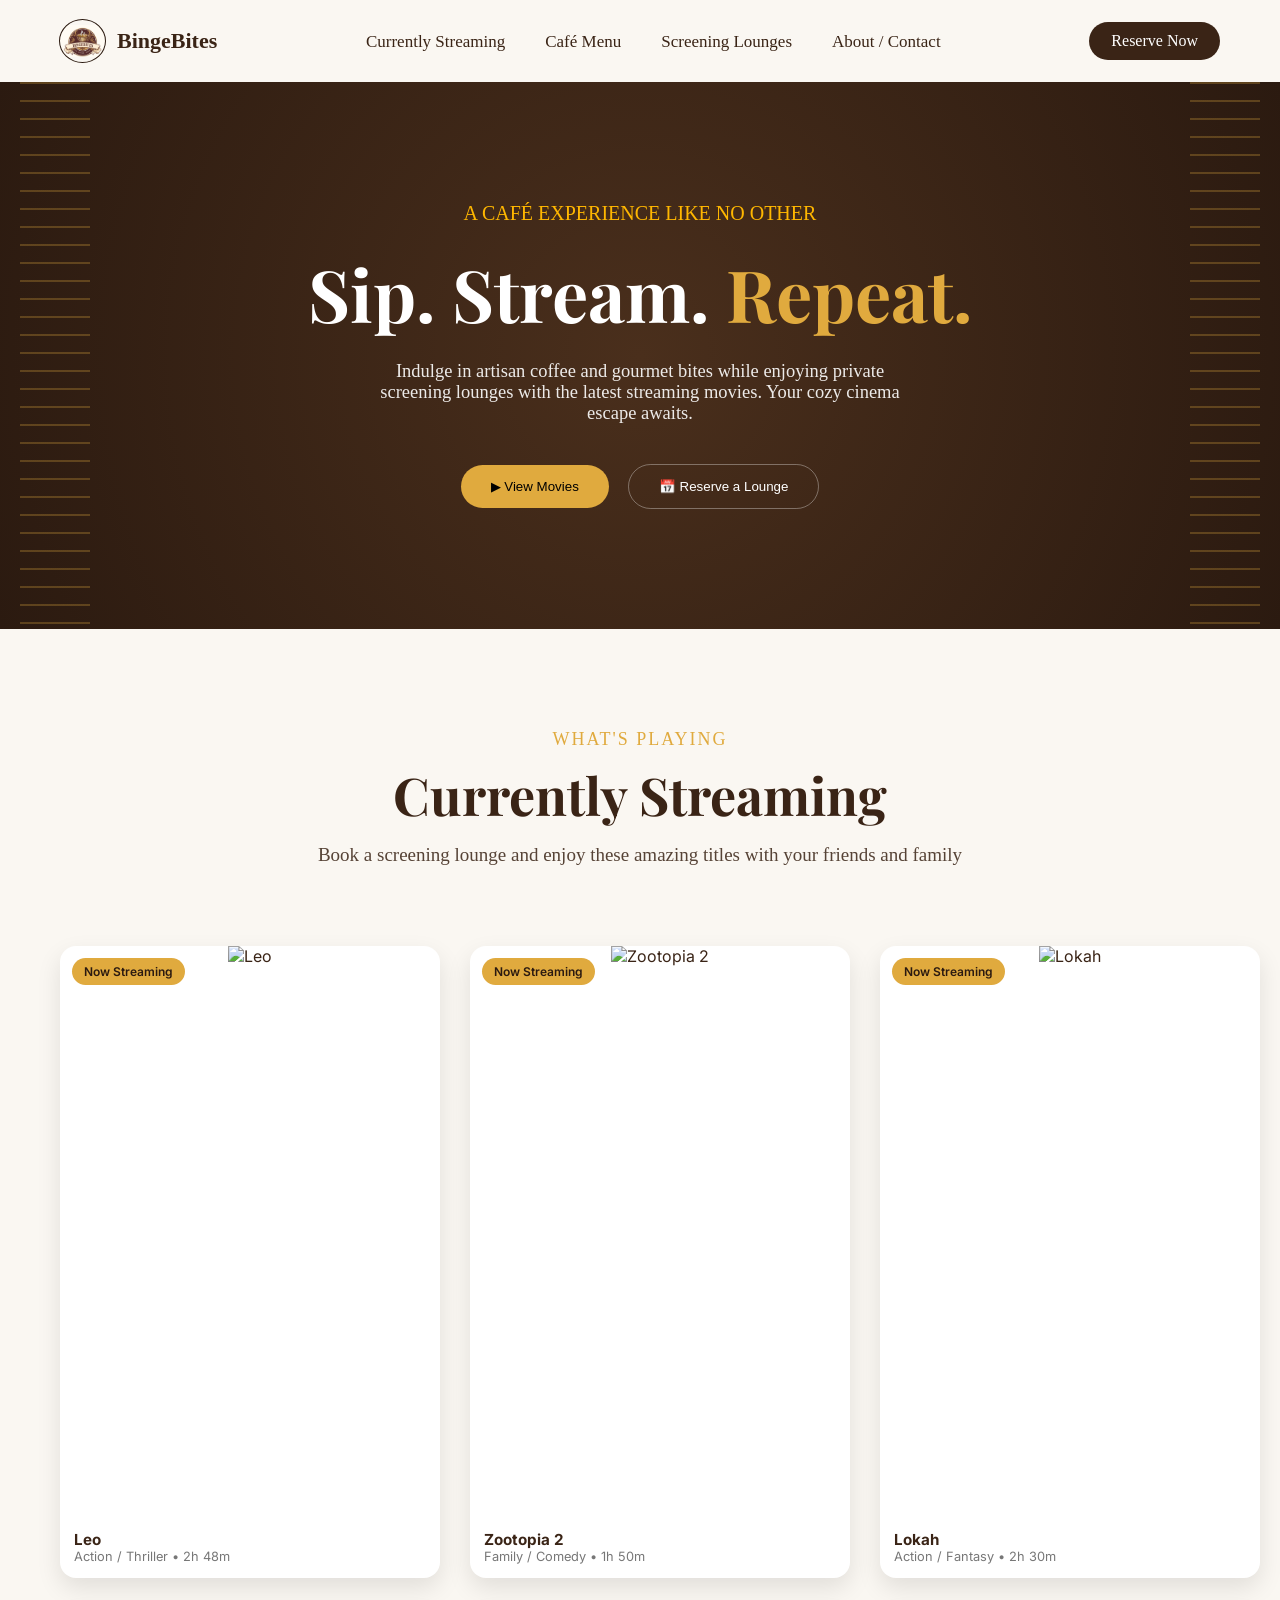
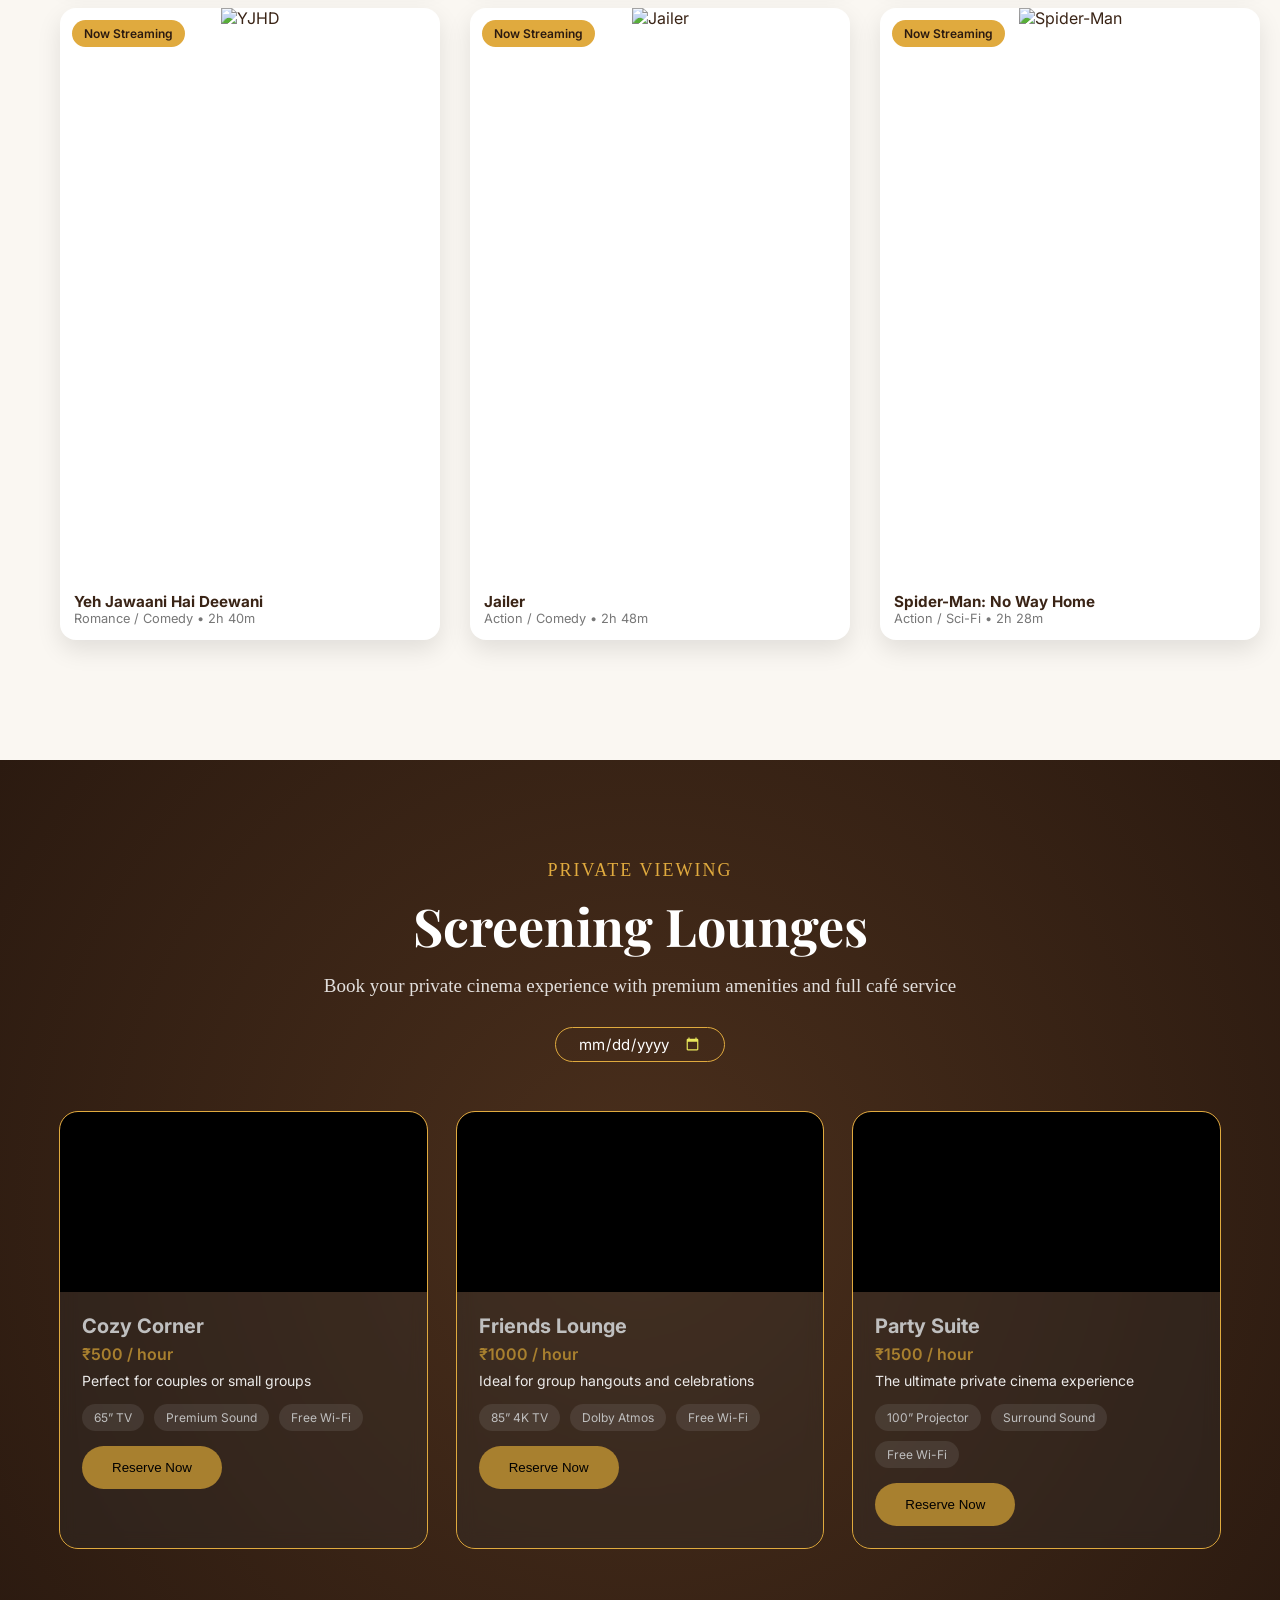
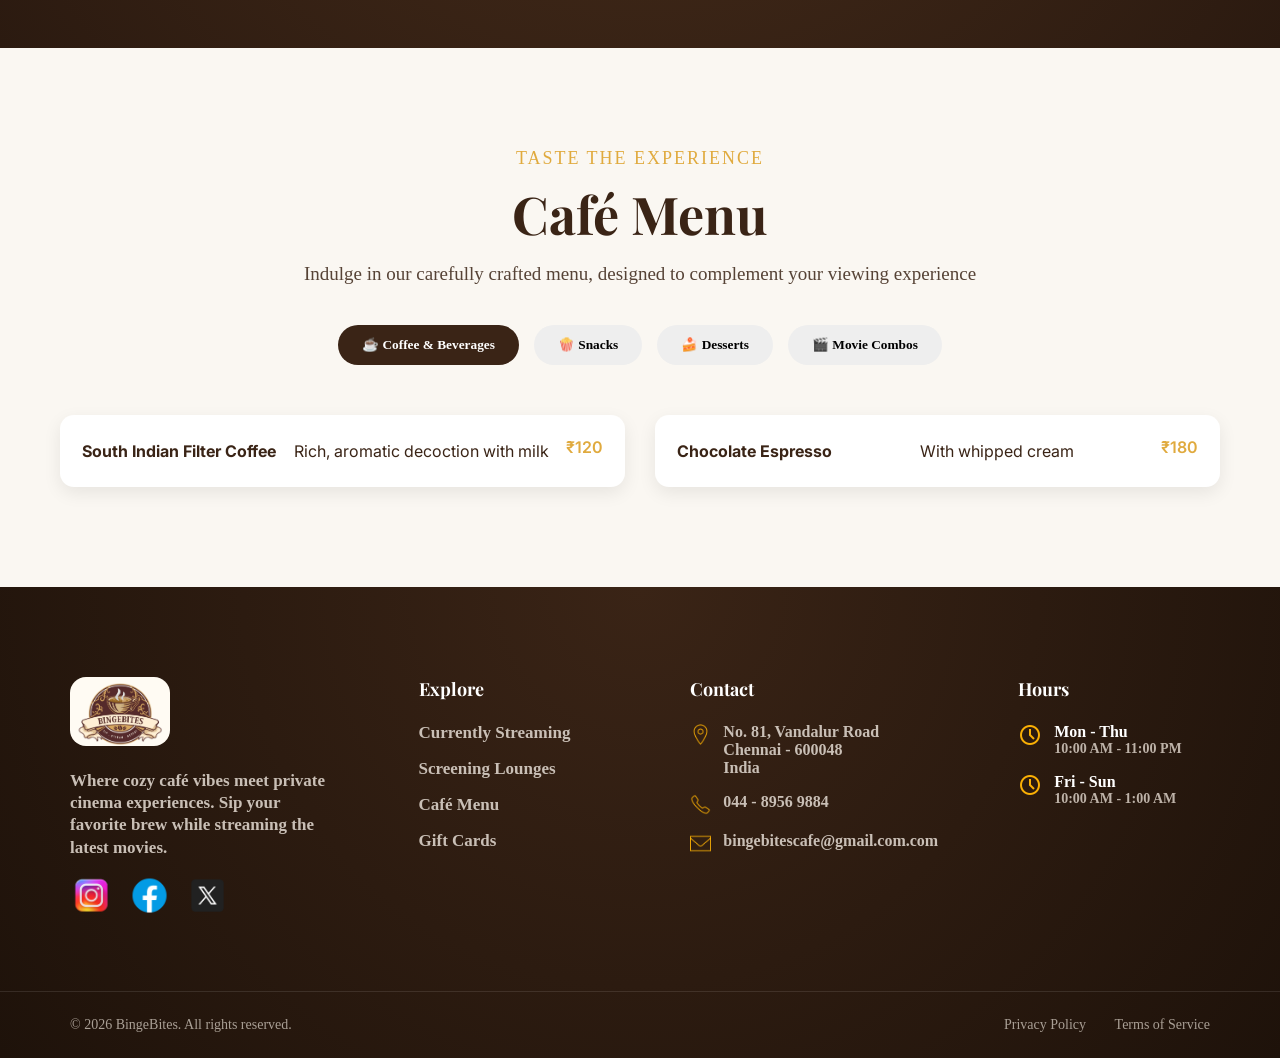
==== commit f3479fdd: "updated" ====
--- a/index.html
+++ b/index.html
@@ -263,15 +263,15 @@
               <p class="footer-tagline">Where cozy café vibes meet private cinema experiences. Sip your favorite brew while streaming the latest movies.</p>
               <div class="social-links">
                 <a href="https://www.instagram.com/" target="_blank" aria-label="Instagram">
-                  <img src="https://img.freepik.com/premium-psd/instagram-logo_971166-164497.jpg?semt=ais_hybrid&w=740&q=80" alt="Instagram">
+                  <img src="instagram.png" alt="Instagram">
                 </a>
 
                 <a href="https://www.facebook.com/" target="_blank" aria-label="Facebook">
-                  <img src="https://encrypted-tbn0.gstatic.com/images?q=tbn:ANd9GcQb-ddIzltfqrD7r7l7bEUKu1ekFwv5C7c7ow&s" alt="Facebook">
+                  <img src="facebook.png" alt="Facebook">
                 </a>
 
                 <a href="https://x.com/" target="_blank" aria-label="Twitter">
-                  <img src="https://i.pinimg.com/564x/3c/81/7a/3c817a1285aecd16354408dc4b31d7c5.jpg" alt="Twitter">
+                  <img src="twitter.png" alt="Twitter">
                 </a>
               </div>
           </div>
@@ -290,23 +290,15 @@
               <h4>Contact</h4>
               <ul class="footer-contact">
                   <li>
-                      <svg width="18" height="18" viewBox="0 0 24 24" fill="none" stroke="currentColor" stroke-width="2">
-                          <path d="M21 10c0 7-9 13-9 13s-9-6-9-13a9 9 0 0 1 18 0z"></path>
-                          <circle cx="12" cy="10" r="3"></circle>
-                      </svg>
-                      No. 81, Vandalur Road<br>Chennai - 600048<br>India
-                  </li>
-                  <li>
-                      <svg width="18" height="18" viewBox="0 0 24 24" fill="none" stroke="currentColor" stroke-width="2">
-                          <path d="M22 16.92v3a2 2 0 0 1-2.18 2 19.79 19.79 0 0 1-8.63-3.07 19.5 19.5 0 0 1-6-6 19.79 19.79 0 0 1-3.07-8.67A2 2 0 0 1 4.11 2h3a2 2 0 0 1 2 1.72 12.84 12.84 0 0 0 .7 2.81 2 2 0 0 1-.45 2.11L8.09 9.91a16 16 0 0 0 6 6l1.27-1.27a2 2 0 0 1 2.11-.45 12.84 12.84 0 0 0 2.81.7A2 2 0 0 1 22 16.92z"></path>
-                      </svg>
+                    <img src="location_icon.png">
+                    No. 81, Vandalur Road<br>Chennai - 600048<br>India
+                  </li>
+                  <li>
+                      <img src="phone_icon.png">
                       044 - 8956 9884
                   </li>
                   <li>
-                      <svg width="18" height="18" viewBox="0 0 24 24" fill="none" stroke="currentColor" stroke-width="2">
-                          <path d="M4 4h16c1.1 0 2 .9 2 2v12c0 1.1-.9 2-2 2H4c-1.1 0-2-.9-2-2V6c0-1.1.9-2 2-2z"></path>
-                          <polyline points="22,6 12,13 2,6"></polyline>
-                      </svg>
+                      <img src="mail_icon.png">
                       bingebitescafe@gmail.com.com
                   </li>
               </ul>
@@ -316,20 +308,14 @@
               <h4>Hours</h4>
               <ul class="footer-hours">
                   <li>
-                      <svg width="18" height="18" viewBox="0 0 24 24" fill="none" stroke="currentColor" stroke-width="2">
-                          <circle cx="12" cy="12" r="10"></circle>
-                          <polyline points="12 6 12 12 16 14"></polyline>
-                      </svg>
+                      <img src="clock_icon.png">
                       <div>
                           <strong>Mon - Thu</strong>
                           <span>10:00 AM - 11:00 PM</span>
                       </div>
                   </li>
                   <li>
-                      <svg width="18" height="18" viewBox="0 0 24 24" fill="none" stroke="currentColor" stroke-width="2">
-                          <circle cx="12" cy="12" r="10"></circle>
-                          <polyline points="12 6 12 12 16 14"></polyline>
-                      </svg>
+                      <img src="clock_icon.png">
                       <div>
                           <strong>Fri - Sun</strong>
                           <span>10:00 AM - 1:00 AM</span>
--- a/styleproj.css
+++ b/styleproj.css
@@ -366,7 +366,7 @@
   }
 }
 
-/* ================= TABS ================= */
+/* =================MENU TABS ================= */
 .tabs {
   display: flex;
   justify-content: center;
@@ -381,11 +381,15 @@
   background: #eee;
   cursor: pointer;
   transition: transform 0.16s ease, box-shadow 0.16s ease;
+  font-family: serif;
+  font-weight: 600;
 }
 
 .tab.active {
   background: var(--brown);
   color: white;
+  font-family: serif;
+  font-weight: 600;
 }
 
 .tab:hover {
@@ -451,10 +455,12 @@
 }
 
 .footer-tagline {
-  font-size: 15px;
-  line-height: 1.7;
+  font-size: 17px;
+  line-height: 1.3;
   color: #c9bfb6;
   max-width: 320px;
+  font-family: serif;
+  font-weight: 570;
 }
 
 /* Social icons */
@@ -465,8 +471,8 @@
 }
 
 .social-links img {
-  width: 30px;
-  height: 30px;
+  width: 43px;
+  height: 43px;
   object-fit: contain;
   transition: transform 0.3s ease, opacity 0.3s ease;
   border-radius: 50%;
@@ -480,7 +486,7 @@
 /* Column headings */
 .footer-column h4 {
   font-family: 'Playfair Display', serif;
-  font-size: 20px;
+  font-size: 18px;
   color: #ffffff;
   margin-bottom: 22px;
 }
@@ -496,12 +502,20 @@
 .footer-links li,
 .footer-contact li,
 .footer-hours li {
-  font-size: 15px;
+  font-size: 16px;
   color: #c9bfb6;
   margin-bottom: 16px;
   display: flex;
   align-items: flex-start;
   gap: 12px;
+  font-weight: 700;
+  font-family: serif;
+}
+
+.footer-contact img{
+  width: 21px;
+  height: 23px;
+  object-fit: contain;
 }
 
 /* Footer links */
@@ -509,19 +523,14 @@
   text-decoration: none;
   color: #c9bfb6;
   transition: color 0.2s ease;
+  font-family: serif;
+  font-size: 17px;
 }
 
 .footer-links a:hover {
   color: var(--gold);
 }
 
-/* Icons */
-.footer svg {
-  color: var(--gold);
-  min-width: 18px;
-  margin-top: 3px;
-}
-
 /* Hours column layout */
 .footer-hours li div {
   display: flex;
@@ -530,12 +539,15 @@
 
 .footer-hours strong {
   color: #ffffff;
-  font-weight: 500;
+  font-weight: 600;
+  font-family: serif;
+  font-size: 16px;
 }
 
 .footer-hours span {
   font-size: 14px;
   color: #bdb2a8;
+  font-family: serif;
 }
 
 /* ================= FOOTER BOTTOM ================= */
@@ -552,6 +564,7 @@
   align-items: center;
   font-size: 14px;
   color: #a99f95;
+  font-family: serif;
 }
 
 .footer-bottom-links a {
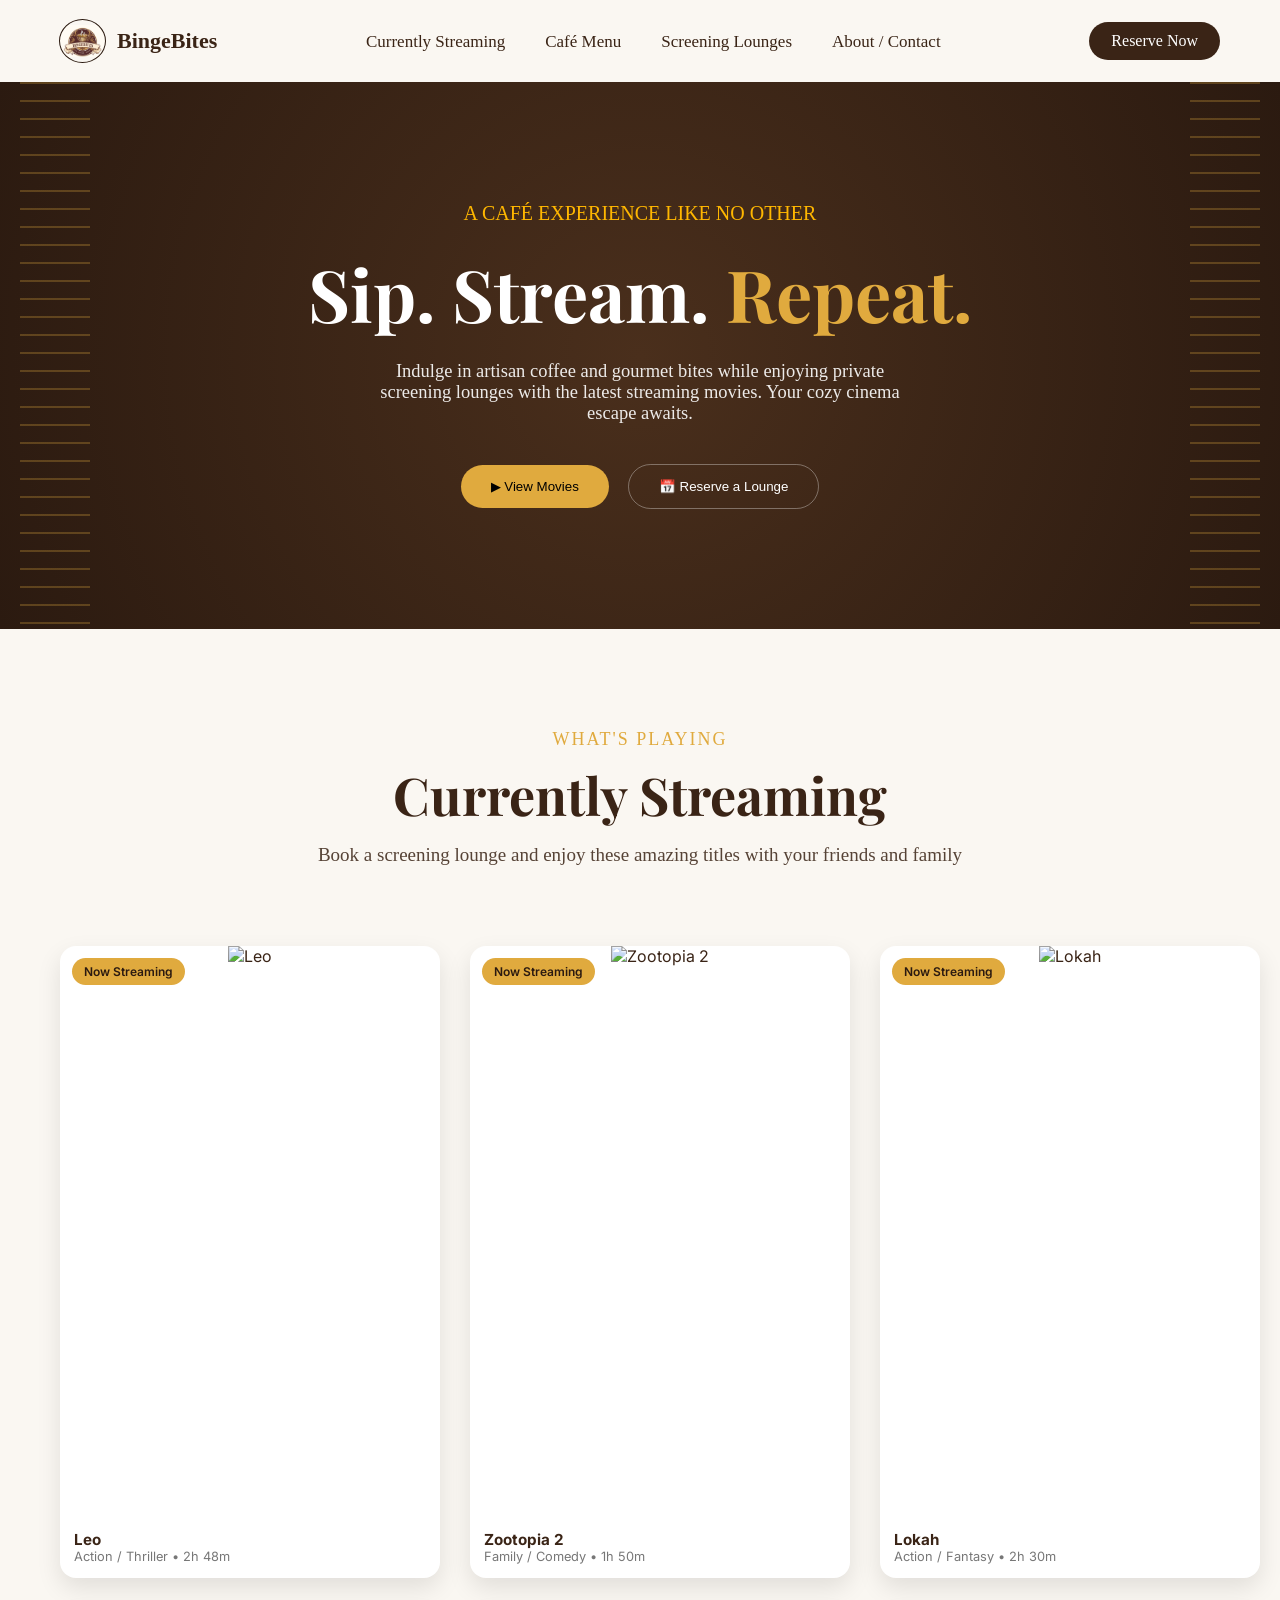
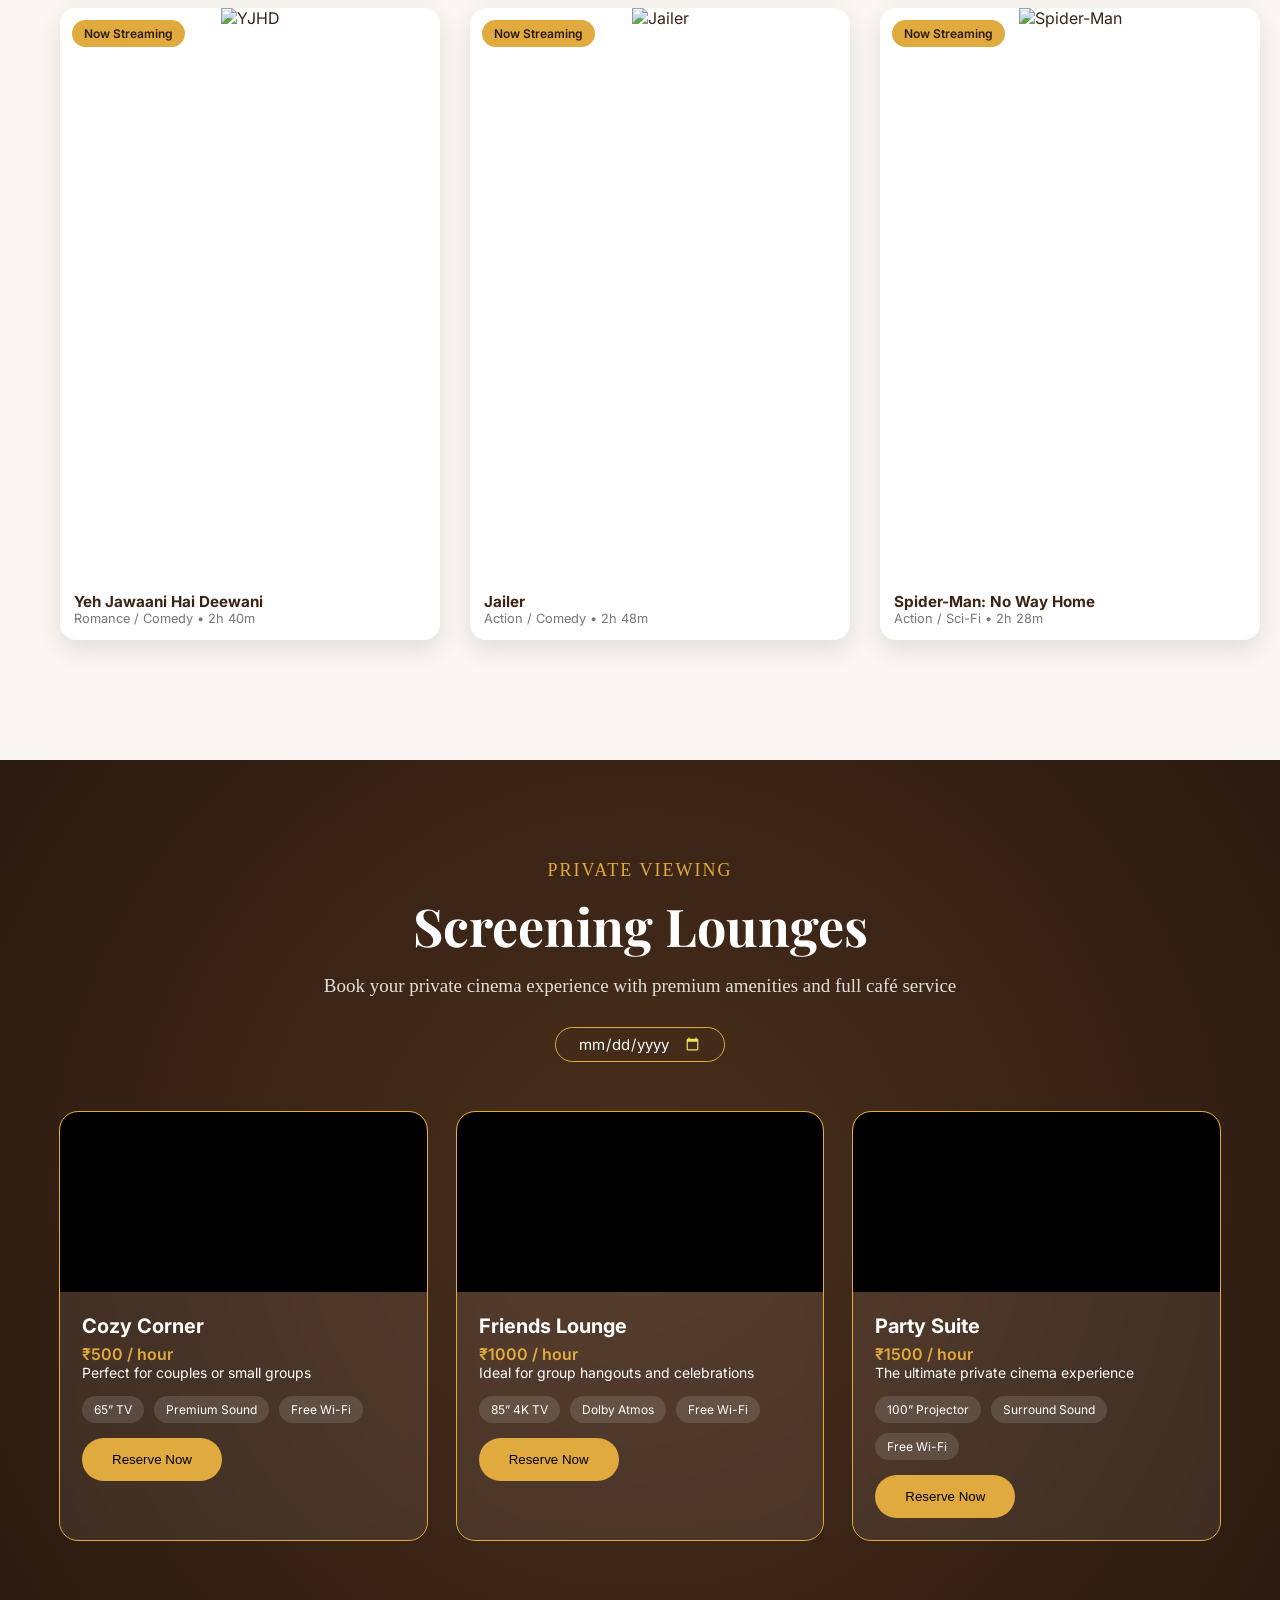
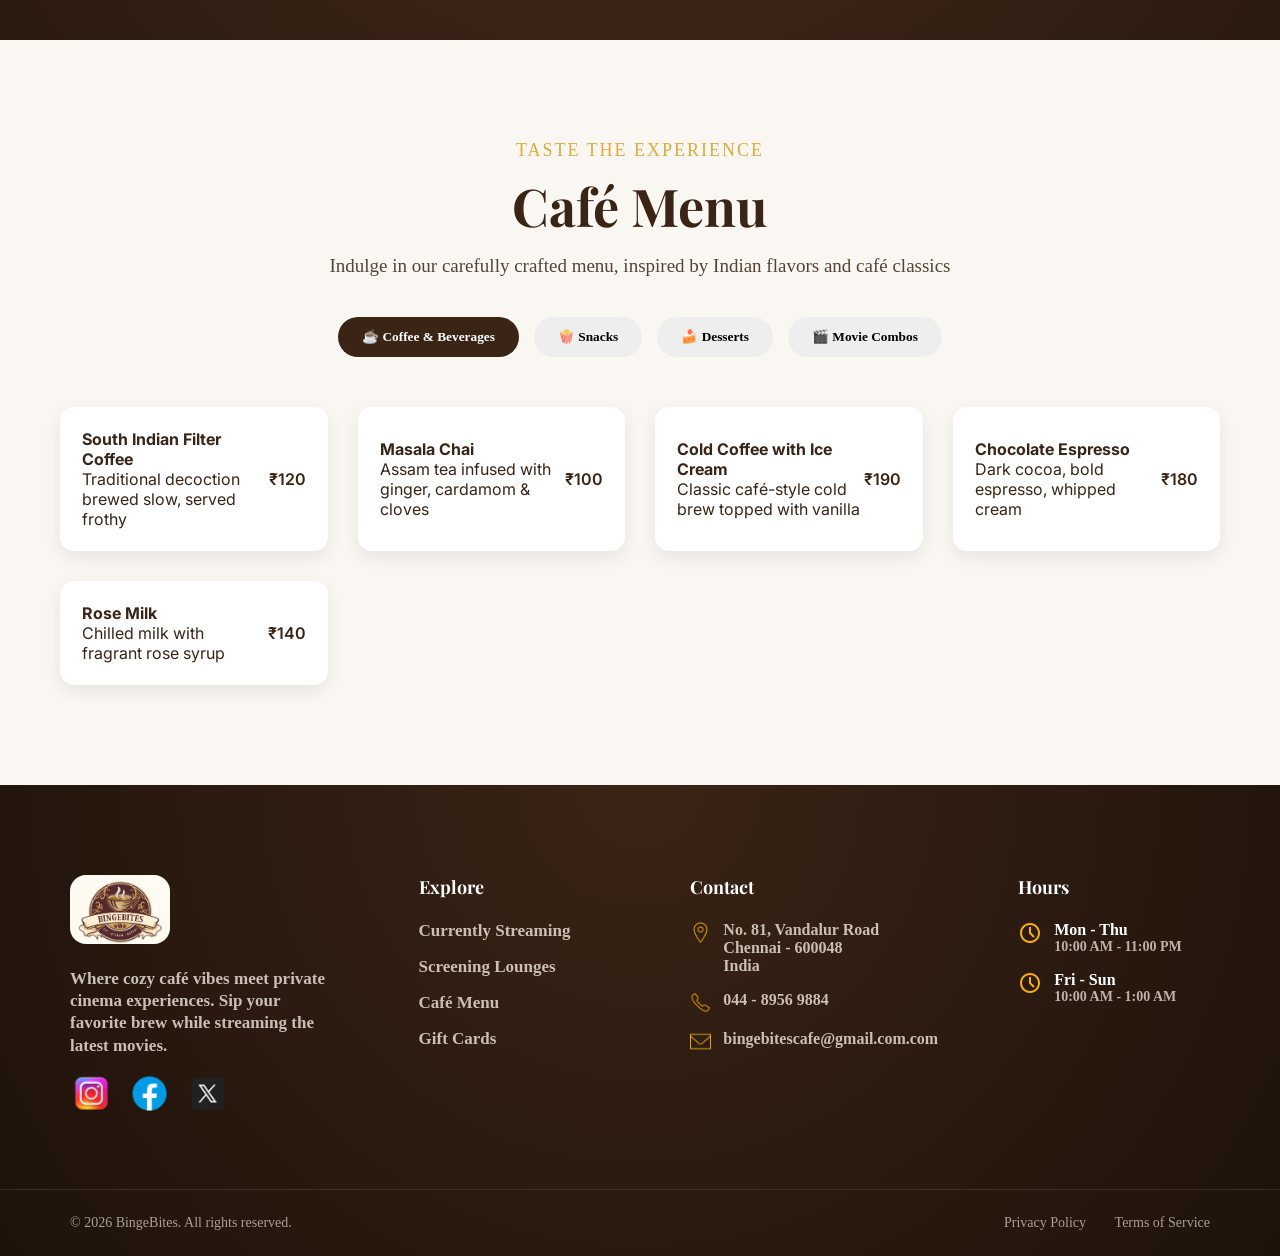
==== commit fcb914ad: "Seperate pages" ====
--- a/index.html
+++ b/index.html
@@ -5,10 +5,10 @@
   <meta name="viewport" content="width=device-width, initial-scale=1.0"/>
   <title>BingeBites</title>
   <link rel="stylesheet" href="styleproj.css">
+  <script src="script.js" defer></script>
 </head>
 <body>
 
-<!-- ================= NAVBAR ================= -->
 <header class="navbar">
   <div class="logo">
     <img src="logo.png" alt="BingeBites Logo">
@@ -23,7 +23,6 @@
   <button class="btn-primary">Reserve Now</button>
 </header>
 
-<!-- ================= HERO ================= -->
 <section class="hero">
   <p class="hero-tag">A CAFÉ EXPERIENCE LIKE NO OTHER</p>
   <h1>
@@ -39,8 +38,6 @@
     <button class="btn-outline"><a href="#lounges">📅 Reserve a Lounge</a></button>
   </div>
 </section>
-
-<!-- ================= CURRENTLY STREAMING ================= -->
 <section id="streaming" class="section light">
   <p class="section-tag">WHAT'S PLAYING</p>
   <h2>Currently Streaming</h2>
@@ -119,7 +116,6 @@
   </div>
 </section>
 
-<!-- ================= SCREENING LOUNGES ================= -->
 <section id="lounges" class="section dark">
   <p class="section-tag">PRIVATE VIEWING</p>
   <h2>Screening Lounges</h2>
@@ -179,12 +175,11 @@
   </div>
 </section>
 
-<!-- ================= CAFÉ MENU ================= -->
 <section id="menu" class="section light">
   <p class="section-tag">TASTE THE EXPERIENCE</p>
   <h2>Café Menu</h2>
   <p class="section-desc">
-    Indulge in our carefully crafted menu, designed to complement your viewing experience
+    Indulge in our carefully crafted menu, inspired by Indian flavors and café classics
   </p>
 
   <div class="tabs">
@@ -193,69 +188,176 @@
     <button class="tab" data-tab="desserts">🍰 Desserts</button>
     <button class="tab" data-tab="combos">🎬 Movie Combos</button>
   </div>
-  
+
   <div class="menu-content">
-    <!-- COFFEE -->
+
+    <!-- COFFEE & BEVERAGES -->
     <div class="menu-grid active" id="coffee">
       <div class="menu-card">
-        <h4>South Indian Filter Coffee</h4>
-        <p>Rich, aromatic decoction with milk</p>
-        <span class="price">₹120</span>
-      </div>
-      <div class="menu-card">
-        <h4>Chocolate Espresso</h4>
-        <p>With whipped cream</p>
-        <span class="price">₹180</span>
+        <div>
+          <h4>South Indian Filter Coffee</h4>
+          <p>Traditional decoction brewed slow, served frothy</p>
+        </div>
+        <span class="menu-price">₹120</span>
+      </div>
+
+      <div class="menu-card">
+        <div>
+          <h4>Masala Chai</h4>
+          <p>Assam tea infused with ginger, cardamom & cloves</p>
+        </div>
+        <span class="menu-price">₹100</span>
+      </div>
+
+      <div class="menu-card">
+        <div>
+          <h4>Cold Coffee with Ice Cream</h4>
+          <p>Classic café-style cold brew topped with vanilla</p>
+        </div>
+        <span class="menu-price">₹190</span>
+      </div>
+
+      <div class="menu-card">
+        <div>
+          <h4>Chocolate Espresso</h4>
+          <p>Dark cocoa, bold espresso, whipped cream</p>
+        </div>
+        <span class="menu-price">₹180</span>
+      </div>
+
+      <div class="menu-card">
+        <div>
+          <h4>Rose Milk</h4>
+          <p>Chilled milk with fragrant rose syrup</p>
+        </div>
+        <span class="menu-price">₹140</span>
       </div>
     </div>
 
     <!-- SNACKS -->
     <div class="menu-grid" id="snacks">
       <div class="menu-card">
-        <h4>Cheese Popcorn</h4>
-        <span class="price">₹150</span>
-      </div>
-      <div class="menu-card">
-        <h4>Nachos & Dip</h4>
-        <span class="price">₹220</span>
+        <div>
+          <h4>Cheese Popcorn</h4>
+          <p>Movie-style popcorn with cheesy seasoning</p>
+        </div>
+        <span class="menu-price">₹150</span>
+      </div>
+
+      <div class="menu-card">
+        <div>
+          <h4>Peri Peri Fries</h4>
+          <p>Crispy fries tossed in peri-peri spice</p>
+        </div>
+        <span class="menu-price">₹220</span>
+      </div>
+
+      <div class="menu-card">
+        <div>
+          <h4>Nachos with Salsa & Cheese Dip</h4>
+          <p>Classic corn chips with house-made dips</p>
+        </div>
+        <span class="menu-price">₹240</span>
+      </div>
+
+      <div class="menu-card">
+        <div>
+          <h4>Paneer Tikka Bites</h4>
+          <p>Smoky, spiced paneer grilled to perfection</p>
+        </div>
+        <span class="menu-price">₹280</span>
+      </div>
+
+      <div class="menu-card">
+        <div>
+          <h4>Loaded Samosa Chaat</h4>
+          <p>Crushed samosa, curd, chutneys & sev</p>
+        </div>
+        <span class="menu-price">₹200</span>
       </div>
     </div>
 
     <!-- DESSERTS -->
     <div class="menu-grid" id="desserts">
       <div class="menu-card">
-        <h4>Tiramisu</h4>
-        <span class="price">₹350</span>
-      </div>
-      <div class="menu-card">
-        <h4>Chocolate Lava Cake</h4>
-        <span class="price">₹400</span>
-      </div>
-    </div>
-
-    <!-- COMBOS -->
+        <div>
+          <h4>Classic Tiramisu</h4>
+          <p>Coffee-soaked layers with mascarpone</p>
+        </div>
+        <span class="menu-price">₹350</span>
+      </div>
+
+      <div class="menu-card">
+        <div>
+          <h4>Chocolate Lava Cake</h4>
+          <p>Warm cake with molten chocolate center</p>
+        </div>
+        <span class="menu-price">₹400</span>
+      </div>
+
+      <div class="menu-card">
+        <div>
+          <h4>Gulab Jamun Cheesecake</h4>
+          <p>Fusion dessert with desi sweetness</p>
+        </div>
+        <span class="menu-price">₹320</span>
+      </div>
+
+      <div class="menu-card">
+        <div>
+          <h4>Matka Kulfi</h4>
+          <p>Traditional slow-frozen kulfi in earthen pot</p>
+        </div>
+        <span class="menu-price">₹180</span>
+      </div>
+
+      <div class="menu-card">
+        <div>
+          <h4>Brownie with Hot Chocolate Sauce</h4>
+          <p>Fudgy brownie served warm</p>
+        </div>
+        <span class="menu-price">₹260</span>
+      </div>
+    </div>
+
+    <!-- MOVIE COMBOS -->
     <div class="menu-grid" id="combos">
       <div class="menu-card">
-        <h4>Friends Feast</h4>
-        <p>4 drinks, truffle fries, sliders, and cake</p>
-        <span class="price">₹599</span>
-      </div>
-      <div class="menu-card">
-        <h4>Movie Marathon</h4>
-        <p>Unlimited popcorn, 4 drinks, and snack platter</p>
-        <span class="price">₹799</span>
-      </div>
-      <div class="menu-card">
-        <h4>Sweet Escape</h4>
-        <p>2 desserts and 2 specialty drinks</p>
-        <span class="price">₹399</span>
-      </div>
-    </div>
-
-  </div>
-  </section>
-
-<!--=================== Footer ==================-->
+        <div>
+          <h4>Friends Feast</h4>
+          <p>4 beverages, loaded fries, nachos & dessert</p>
+        </div>
+        <span class="menu-price">₹599</span>
+      </div>
+
+      <div class="menu-card">
+        <div>
+          <h4>Couple’s Cozy Combo</h4>
+          <p>2 coffees, popcorn & chocolate lava cake</p>
+        </div>
+        <span class="menu-price">₹399</span>
+      </div>
+
+      <div class="menu-card">
+        <div>
+          <h4>Movie Marathon Box</h4>
+          <p>Unlimited popcorn, 4 drinks & snack platter</p>
+        </div>
+        <span class="menu-price">₹799</span>
+      </div>
+
+      <div class="menu-card">
+        <div>
+          <h4>Sweet Escape</h4>
+          <p>2 desserts & 2 signature beverages</p>
+        </div>
+        <span class="menu-price">₹449</span>
+      </div>
+    </div>
+
+  </div>
+</section>
+
   <footer id="about" class="footer">
       <div class="container footer-container">
           <div class="footer-column">
@@ -335,6 +437,5 @@
           </div>
       </div>
   </footer>
-  <script src="script.js"></script>
 </body>
 </html>
--- a/styleproj.css
+++ b/styleproj.css
@@ -7,7 +7,6 @@
   --brown: #3a2416;
 }
 
-/* RESET */
 * {
   margin: 0;
   padding: 0;
@@ -15,12 +14,11 @@
 }
 
 body {
-  font-family: 'Inter', serif;
+  font-family: 'Inter';
   background: var(--cream);
   color: var(--brown);
 }
 
-/* ================= NAVBAR ================= */
 .navbar {
   display: flex;
   align-items: center;
@@ -51,7 +49,7 @@
 
 .logo {
   display: flex;
-  align-items: center;   /* 🔥 THIS is the key line */
+  align-items: center;   
   gap: 12px;
 }
 
@@ -66,12 +64,11 @@
 .logo span {
   font-size: 22px;
   font-weight: 550;
-  line-height: 1;        /* prevents text from sitting lower */
-  color: #3a2416;        /* match your theme */
+  line-height: 1;        
+  color: #3a2416;        
   font-family:serif;
 }
 
-/* ================= HERO ================= */
 .hero {
   background: radial-gradient(circle at center, #4a2f1c, var(--dark));
   color: white;
@@ -101,7 +98,7 @@
 .hero::after { right: 20px; }
 
 .hero h1 {
-  font-family: 'Playfair Display', serif;
+  font-family: 'Playfair Display';
   font-size: 72px;
   margin: 20px 0;
 }
@@ -129,9 +126,9 @@
 }
 
 .hero-actions a {
-  text-decoration: none;   /* remove underline */
-  color: inherit;          /* keep button text color */
-  display: inline-block;   /* clickable area stays correct */
+  text-decoration: none;   
+  color: inherit;          
+  display: inline-block;   
 }
 
 .btn-gold {
@@ -151,8 +148,6 @@
   border-radius: 40px;
   cursor: pointer;
 }
-
-/* ================= SECTIONS ================= */
 .section {
   padding: 100px 60px;
   text-align: center;
@@ -190,7 +185,6 @@
   font-family: serif;
 }
 
-/* ================= MOVIE CARDS ================= */
 .card-grid {
   display: grid;
   grid-template-columns: repeat(3, 1fr);
@@ -269,11 +263,10 @@
   box-shadow: 0 20px 40px rgba(0,0,0,0.35);
 }
 
-/*Date picker*/
 .date-picker {
   background: none;
   color: white;
-  border: 0.7px solid var(--gold);   /* yellow oval */
+  border: 0.7px solid var(--gold);  
   border-radius: 999px;           
   padding: 10px 22px;
   font-family: inherit;
@@ -282,32 +275,28 @@
   height: 35px;
 }
 
-/* calendar icon color (Chrome / Edge) */
 .date-picker::-webkit-calendar-picker-indicator {
   filter: invert(80%) sepia(60%) saturate(400%) hue-rotate(10deg);
   cursor: pointer;
 }
 
-/* Lounge Images */
 .lounge-img {
   height: 180px;
   width: 100%;
-  background-size: contain;   /* SHOW FULL IMAGE */
+  background-size: contain;   
   background-position: center;
   background-repeat: no-repeat;
-  background-color: #000;     /* fallback / letterbox */
+  background-color: #000;     
   border-radius: 18px 18px 0 0;
 }
 
-/* Image overlays */
+
 .lounge-img::after {
   content: "";
   position: absolute;
-  inset: 0;
   background: rgba(0,0,0,0.25);
 }
 
-/* Individual images */
 .lounge-img.cozy {
   background-image: url("https://scenebooking.com/wp-content/uploads/2025/05/Copy-of-Green-and-Beige-Illustrative-Creative-Festival-Poster-828-x-648-px-7.png");
 }
@@ -320,7 +309,6 @@
   background-image: url("https://encrypted-tbn0.gstatic.com/images?q=tbn:ANd9GcTlUZQwsACH8NW6GAX_QJxIHAaedO6GaRmnQA&s");
 }
 
-/* Lounge content */
 .lounge-body {
   padding: 22px;
   text-align: left;
@@ -335,16 +323,12 @@
 .price {
   color: var(--gold);
   font-weight: 600;
-  display: block;
-  margin-bottom: 8px;
 }
 
 .lounge-body p {
   font-size: 14px;
-  opacity: 0.9;
-}
-
-/* Feature chips */
+}
+
 .chips {
   display: flex;
   flex-wrap: wrap;
@@ -359,14 +343,12 @@
   font-size: 12px;
 }
 
-/* Responsive */
 @media (max-width: 600px) {
   .lounge-img {
     height: 160px;
   }
 }
 
-/* =================MENU TABS ================= */
 .tabs {
   display: flex;
   justify-content: center;
@@ -397,16 +379,15 @@
   box-shadow: 0 6px 14px rgba(0,0,0,0.18);
 }
 
-/* ================= MENU ================= */
 .menu-grid {
-  display: none; /* hide by default */
+  display: none; 
   grid-template-columns: repeat(auto-fit, minmax(260px, 1fr));
   gap: 30px;
   margin-top: 50px;
 }
 
 .menu-grid.active {
-  display: grid; /* show only active tab */
+  display: grid; 
 }
 
 .menu-card {
@@ -424,7 +405,7 @@
   font-weight: 600;
 }
 
-/* ================= FOOTER (NEW STRUCTURE) ================= */
+
 
 .footer {
   background: radial-gradient(circle at top, #3a2416, #1e120a);
@@ -439,7 +420,6 @@
   padding: 0 70px;
 }
 
-/* Grid layout */
 .footer-container {
   display: grid;
   grid-template-columns: 1.4fr 1fr 1fr 1fr;
@@ -447,7 +427,6 @@
   align-items: start;
 }
 
-/* Brand column */
 .footer-logo {
   width: 100px;
   margin-bottom: 20px;
@@ -463,7 +442,6 @@
   font-weight: 570;
 }
 
-/* Social icons */
 .social-links {
   display: flex;
   gap: 15px;
@@ -483,7 +461,7 @@
   opacity: 0.8;
 }
 
-/* Column headings */
+
 .footer-column h4 {
   font-family: 'Playfair Display', serif;
   font-size: 18px;
@@ -491,7 +469,6 @@
   margin-bottom: 22px;
 }
 
-/* Links list */
 .footer-links,
 .footer-contact,
 .footer-hours {
@@ -518,7 +495,7 @@
   object-fit: contain;
 }
 
-/* Footer links */
+
 .footer-links a {
   text-decoration: none;
   color: #c9bfb6;
@@ -531,7 +508,7 @@
   color: var(--gold);
 }
 
-/* Hours column layout */
+
 .footer-hours li div {
   display: flex;
   flex-direction: column;
@@ -549,8 +526,6 @@
   color: #bdb2a8;
   font-family: serif;
 }
-
-/* ================= FOOTER BOTTOM ================= */
 
 .footer-bottom {
   margin-top: 70px;
@@ -578,8 +553,6 @@
   color: var(--gold);
 }
 
-/* ================= RESPONSIVE ================= */
-
 @media (max-width: 1100px) {
   .footer-container {
     grid-template-columns: 1fr 1fr;
@@ -607,3 +580,12 @@
     margin-right: 15px;
   }
 }
+.navbar.scrolled {
+  box-shadow: 0 6px 20px rgba(0,0,0,0.15);
+  background: #111;
+}
+
+.nav-link.active {
+  color: #d4af37;
+  font-weight: 600;
+}
